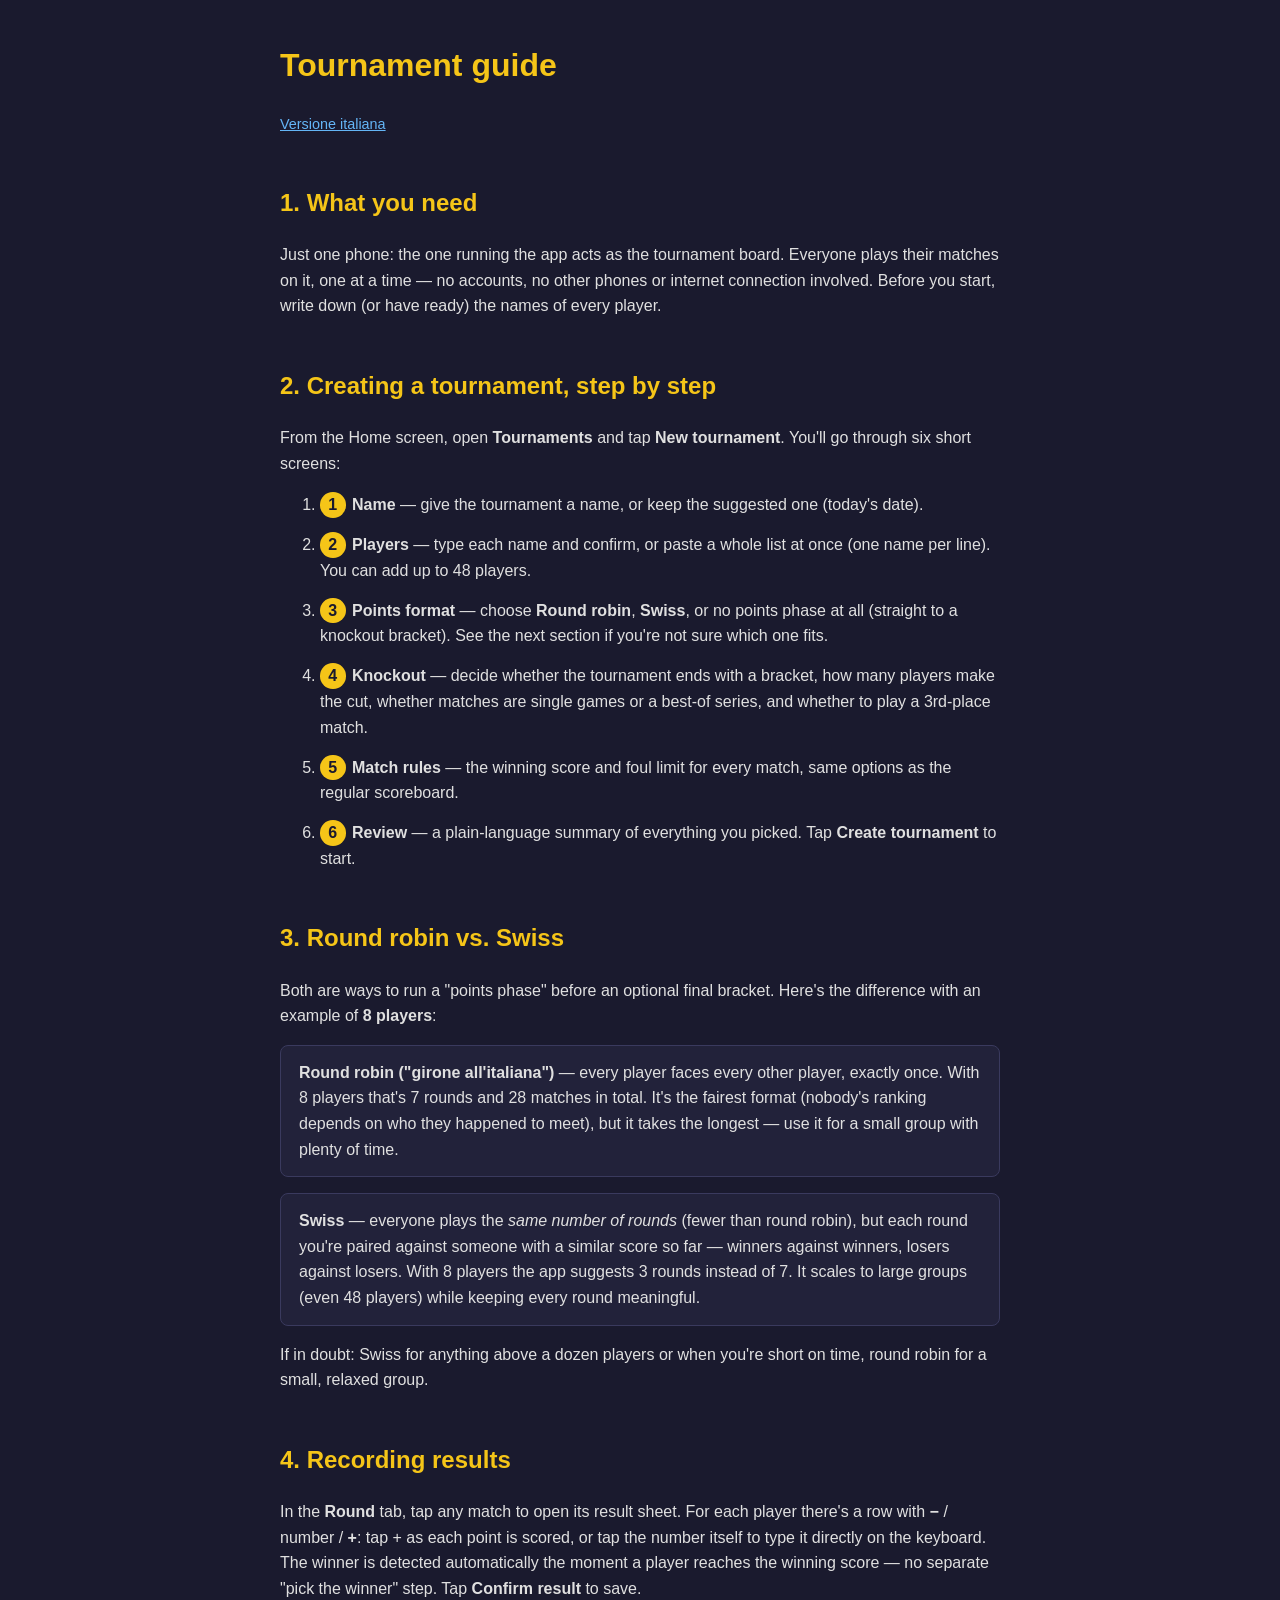
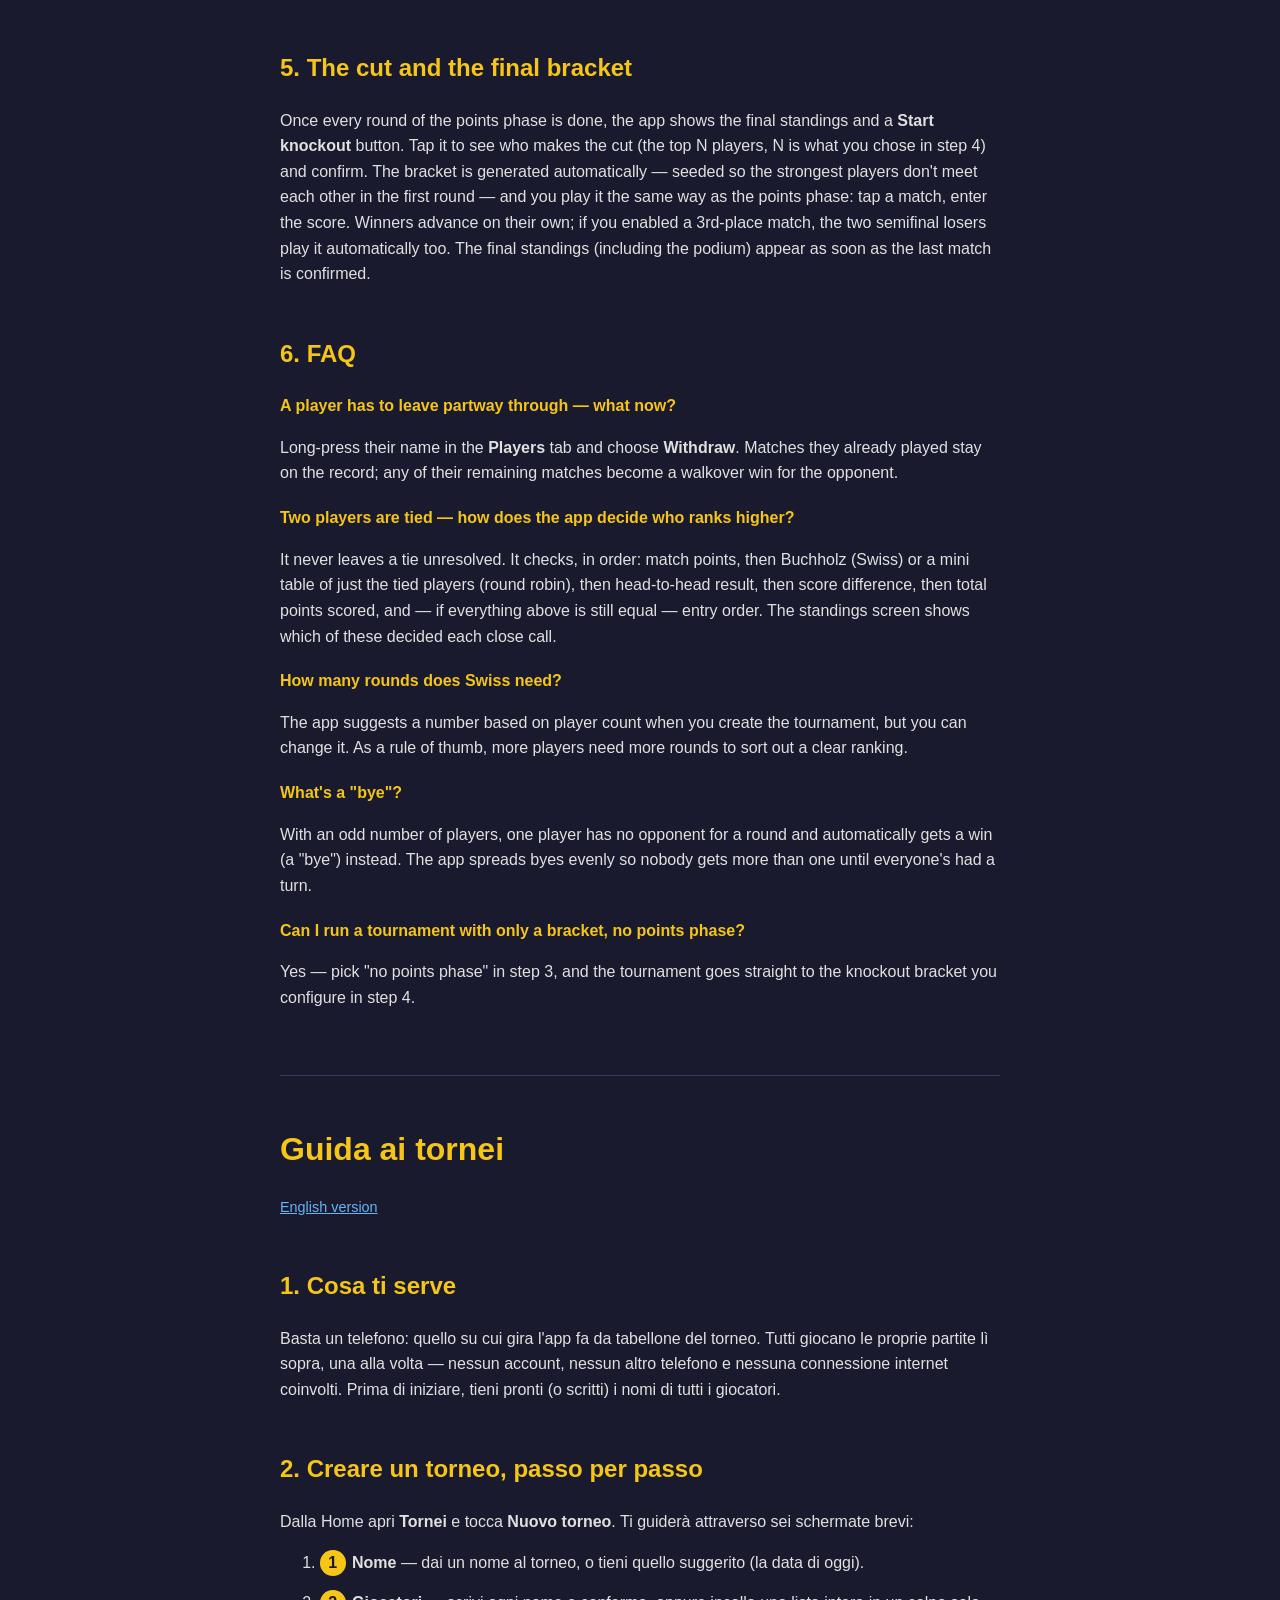
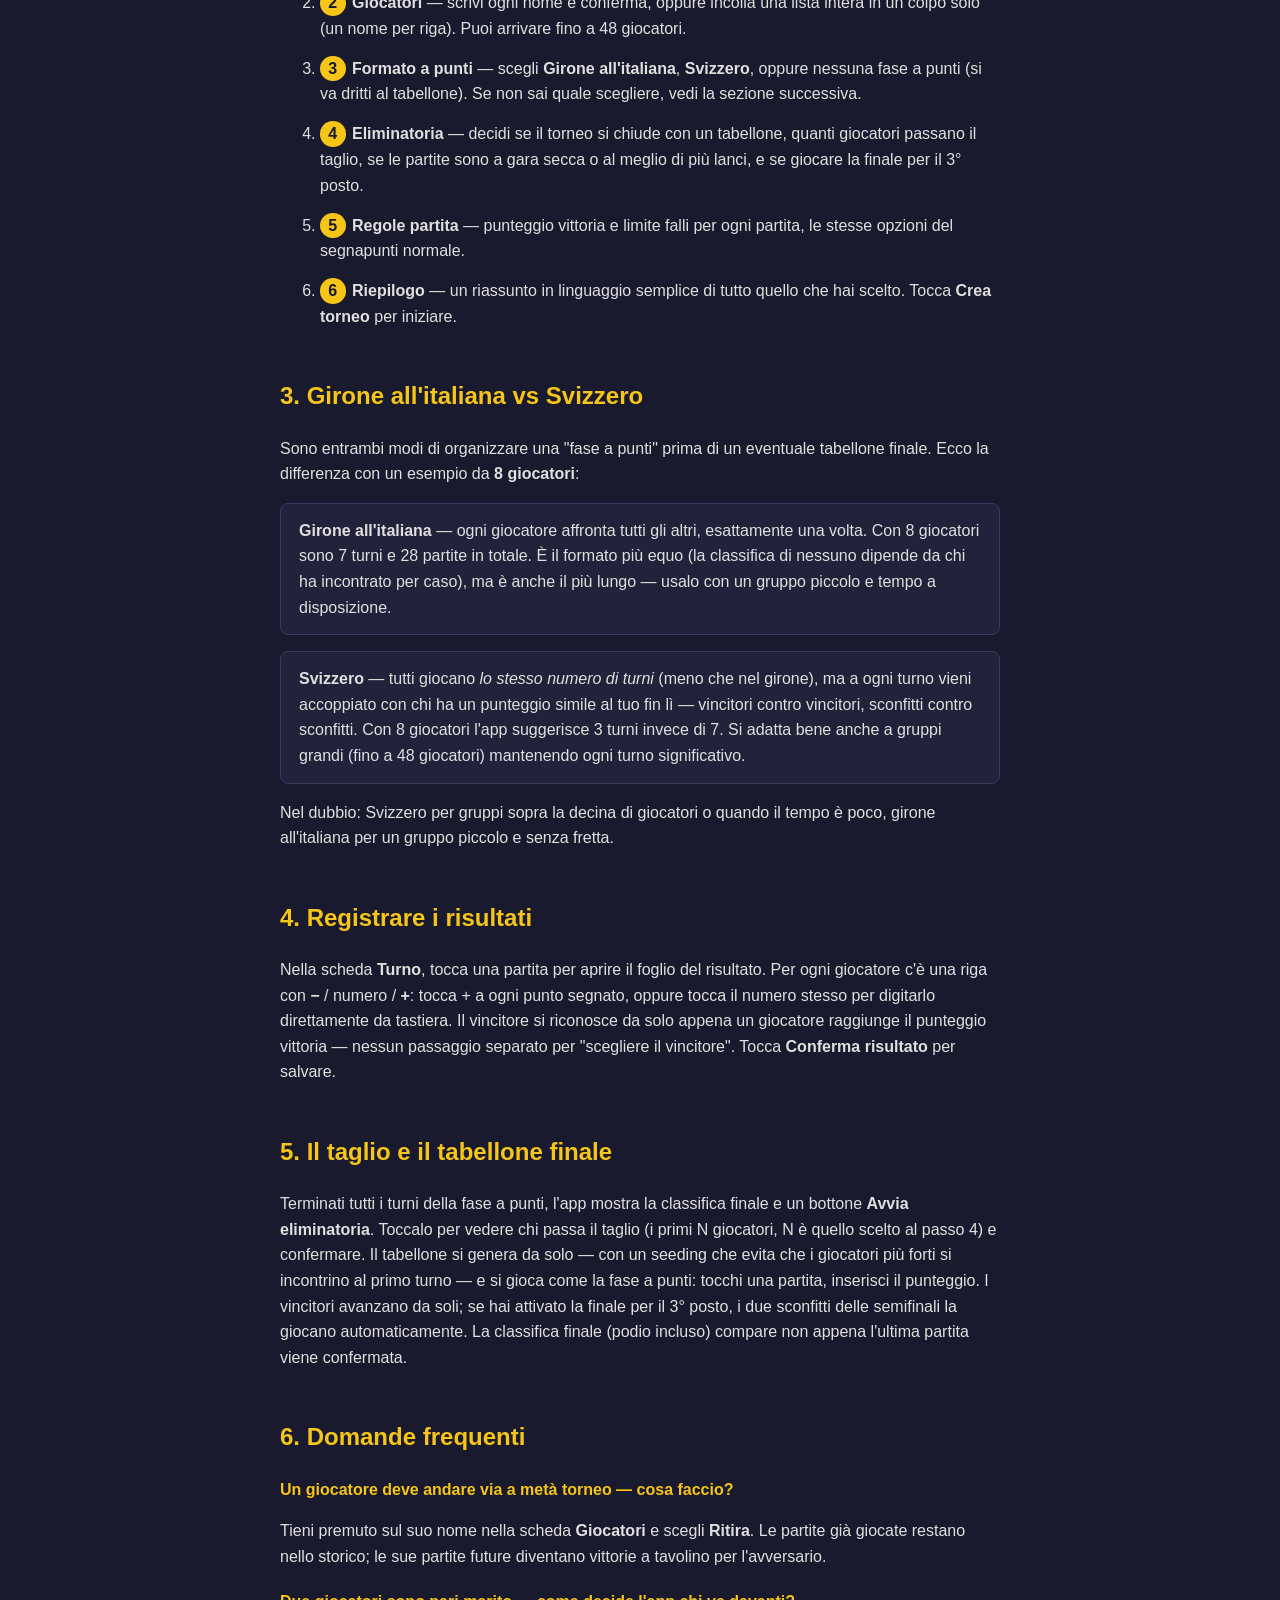
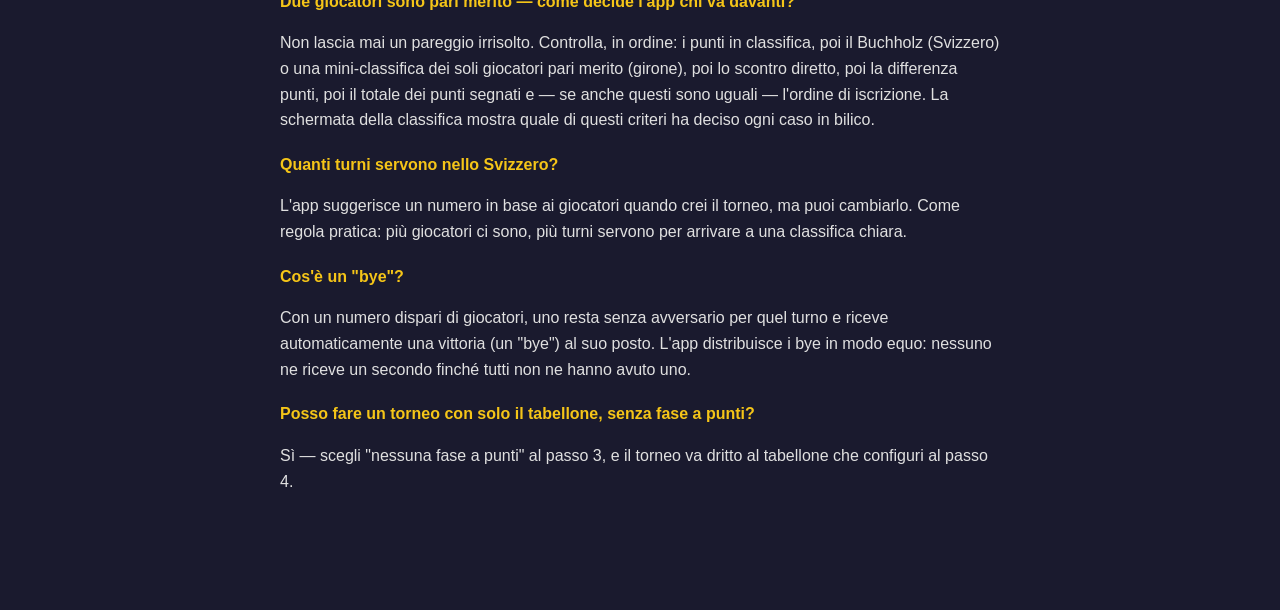
==== beybladex-score/tournament-guide.html @ c953d897 "beybladex-score: guida ai tornei (bozza, non ancora collegata dall'app) Bilingue it/en, stesso patte" ====
<!DOCTYPE html>
<html lang="en">
<head>
  <meta charset="UTF-8">
  <meta name="viewport" content="width=device-width, initial-scale=1.0">
  <title>Tournament Guide - Bey Battle Score / Beyblade Score</title>
  <style>
    body { font-family: -apple-system, BlinkMacSystemFont, 'Segoe UI', sans-serif; max-width: 720px; margin: 40px auto; padding: 0 20px 60px; color: #e0e0e0; background: #1a1a2e; line-height: 1.6; }
    h1 { color: #f5c518; }
    h2 { color: #f5c518; margin-top: 2em; }
    h3 { color: #f5c518; font-size: 1.05em; margin-top: 1.5em; }
    a { color: #64b5f6; }
    .date { color: #888; font-size: 0.9em; }
    .lang-nav { margin: 1.5em 0 2.5em; font-size: 0.95em; }
    ul li, ol li { margin-bottom: 0.5em; }
    ol li { margin-bottom: 0.9em; }
    hr { border: none; border-top: 1px solid #3a3a5e; margin: 4em 0 3em; }
    table { border-collapse: collapse; width: 100%; margin: 1em 0; }
    th, td { border: 1px solid #3a3a5e; padding: 8px 10px; text-align: left; vertical-align: top; font-size: 0.95em; }
    th { color: #f5c518; }
    .step-n { display: inline-block; min-width: 1.6em; height: 1.6em; line-height: 1.6em; text-align: center; background: #f5c518; color: #1a1a2e; border-radius: 50%; font-weight: bold; margin-right: 0.4em; }
    .example { background: #22223a; border: 1px solid #3a3a5e; border-radius: 8px; padding: 14px 18px; margin: 1em 0; }
    .faq-q { color: #f5c518; font-weight: 600; margin-top: 1.2em; }
  </style>
</head>
<body>

<h1 id="en">Tournament guide</h1>
<p class="date"><a href="#it">Versione italiana</a></p>

<h2>1. What you need</h2>
<p>Just one phone: the one running the app acts as the tournament board. Everyone plays their matches on it, one at a time — no accounts, no other phones or internet connection involved. Before you start, write down (or have ready) the names of every player.</p>

<h2>2. Creating a tournament, step by step</h2>
<p>From the Home screen, open <strong>Tournaments</strong> and tap <strong>New tournament</strong>. You'll go through six short screens:</p>
<ol>
  <li><span class="step-n">1</span><strong>Name</strong> — give the tournament a name, or keep the suggested one (today's date).</li>
  <li><span class="step-n">2</span><strong>Players</strong> — type each name and confirm, or paste a whole list at once (one name per line). You can add up to 48 players.</li>
  <li><span class="step-n">3</span><strong>Points format</strong> — choose <strong>Round robin</strong>, <strong>Swiss</strong>, or no points phase at all (straight to a knockout bracket). See the next section if you're not sure which one fits.</li>
  <li><span class="step-n">4</span><strong>Knockout</strong> — decide whether the tournament ends with a bracket, how many players make the cut, whether matches are single games or a best-of series, and whether to play a 3rd-place match.</li>
  <li><span class="step-n">5</span><strong>Match rules</strong> — the winning score and foul limit for every match, same options as the regular scoreboard.</li>
  <li><span class="step-n">6</span><strong>Review</strong> — a plain-language summary of everything you picked. Tap <strong>Create tournament</strong> to start.</li>
</ol>

<h2>3. Round robin vs. Swiss</h2>
<p>Both are ways to run a "points phase" before an optional final bracket. Here's the difference with an example of <strong>8 players</strong>:</p>
<div class="example">
  <strong>Round robin ("girone all'italiana")</strong> — every player faces every other player, exactly once. With 8 players that's 7 rounds and 28 matches in total. It's the fairest format (nobody's ranking depends on who they happened to meet), but it takes the longest — use it for a small group with plenty of time.
</div>
<div class="example">
  <strong>Swiss</strong> — everyone plays the <em>same number of rounds</em> (fewer than round robin), but each round you're paired against someone with a similar score so far — winners against winners, losers against losers. With 8 players the app suggests 3 rounds instead of 7. It scales to large groups (even 48 players) while keeping every round meaningful.
</div>
<p>If in doubt: Swiss for anything above a dozen players or when you're short on time, round robin for a small, relaxed group.</p>

<h2>4. Recording results</h2>
<p>In the <strong>Round</strong> tab, tap any match to open its result sheet. For each player there's a row with <strong>−</strong> / number / <strong>+</strong>: tap + as each point is scored, or tap the number itself to type it directly on the keyboard. The winner is detected automatically the moment a player reaches the winning score — no separate "pick the winner" step. Tap <strong>Confirm result</strong> to save.</p>

<h2>5. The cut and the final bracket</h2>
<p>Once every round of the points phase is done, the app shows the final standings and a <strong>Start knockout</strong> button. Tap it to see who makes the cut (the top N players, N is what you chose in step 4) and confirm. The bracket is generated automatically — seeded so the strongest players don't meet each other in the first round — and you play it the same way as the points phase: tap a match, enter the score. Winners advance on their own; if you enabled a 3rd-place match, the two semifinal losers play it automatically too. The final standings (including the podium) appear as soon as the last match is confirmed.</p>

<h2>6. FAQ</h2>
<p class="faq-q">A player has to leave partway through — what now?</p>
<p>Long-press their name in the <strong>Players</strong> tab and choose <strong>Withdraw</strong>. Matches they already played stay on the record; any of their remaining matches become a walkover win for the opponent.</p>

<p class="faq-q">Two players are tied — how does the app decide who ranks higher?</p>
<p>It never leaves a tie unresolved. It checks, in order: match points, then Buchholz (Swiss) or a mini table of just the tied players (round robin), then head-to-head result, then score difference, then total points scored, and — if everything above is still equal — entry order. The standings screen shows which of these decided each close call.</p>

<p class="faq-q">How many rounds does Swiss need?</p>
<p>The app suggests a number based on player count when you create the tournament, but you can change it. As a rule of thumb, more players need more rounds to sort out a clear ranking.</p>

<p class="faq-q">What's a "bye"?</p>
<p>With an odd number of players, one player has no opponent for a round and automatically gets a win (a "bye") instead. The app spreads byes evenly so nobody gets more than one until everyone's had a turn.</p>

<p class="faq-q">Can I run a tournament with only a bracket, no points phase?</p>
<p>Yes — pick "no points phase" in step 3, and the tournament goes straight to the knockout bracket you configure in step 4.</p>

<hr>

<h1 id="it">Guida ai tornei</h1>
<p class="date"><a href="#en">English version</a></p>

<h2>1. Cosa ti serve</h2>
<p>Basta un telefono: quello su cui gira l'app fa da tabellone del torneo. Tutti giocano le proprie partite lì sopra, una alla volta — nessun account, nessun altro telefono e nessuna connessione internet coinvolti. Prima di iniziare, tieni pronti (o scritti) i nomi di tutti i giocatori.</p>

<h2>2. Creare un torneo, passo per passo</h2>
<p>Dalla Home apri <strong>Tornei</strong> e tocca <strong>Nuovo torneo</strong>. Ti guiderà attraverso sei schermate brevi:</p>
<ol>
  <li><span class="step-n">1</span><strong>Nome</strong> — dai un nome al torneo, o tieni quello suggerito (la data di oggi).</li>
  <li><span class="step-n">2</span><strong>Giocatori</strong> — scrivi ogni nome e conferma, oppure incolla una lista intera in un colpo solo (un nome per riga). Puoi arrivare fino a 48 giocatori.</li>
  <li><span class="step-n">3</span><strong>Formato a punti</strong> — scegli <strong>Girone all'italiana</strong>, <strong>Svizzero</strong>, oppure nessuna fase a punti (si va dritti al tabellone). Se non sai quale scegliere, vedi la sezione successiva.</li>
  <li><span class="step-n">4</span><strong>Eliminatoria</strong> — decidi se il torneo si chiude con un tabellone, quanti giocatori passano il taglio, se le partite sono a gara secca o al meglio di più lanci, e se giocare la finale per il 3° posto.</li>
  <li><span class="step-n">5</span><strong>Regole partita</strong> — punteggio vittoria e limite falli per ogni partita, le stesse opzioni del segnapunti normale.</li>
  <li><span class="step-n">6</span><strong>Riepilogo</strong> — un riassunto in linguaggio semplice di tutto quello che hai scelto. Tocca <strong>Crea torneo</strong> per iniziare.</li>
</ol>

<h2>3. Girone all'italiana vs Svizzero</h2>
<p>Sono entrambi modi di organizzare una "fase a punti" prima di un eventuale tabellone finale. Ecco la differenza con un esempio da <strong>8 giocatori</strong>:</p>
<div class="example">
  <strong>Girone all'italiana</strong> — ogni giocatore affronta tutti gli altri, esattamente una volta. Con 8 giocatori sono 7 turni e 28 partite in totale. È il formato più equo (la classifica di nessuno dipende da chi ha incontrato per caso), ma è anche il più lungo — usalo con un gruppo piccolo e tempo a disposizione.
</div>
<div class="example">
  <strong>Svizzero</strong> — tutti giocano <em>lo stesso numero di turni</em> (meno che nel girone), ma a ogni turno vieni accoppiato con chi ha un punteggio simile al tuo fin lì — vincitori contro vincitori, sconfitti contro sconfitti. Con 8 giocatori l'app suggerisce 3 turni invece di 7. Si adatta bene anche a gruppi grandi (fino a 48 giocatori) mantenendo ogni turno significativo.
</div>
<p>Nel dubbio: Svizzero per gruppi sopra la decina di giocatori o quando il tempo è poco, girone all'italiana per un gruppo piccolo e senza fretta.</p>

<h2>4. Registrare i risultati</h2>
<p>Nella scheda <strong>Turno</strong>, tocca una partita per aprire il foglio del risultato. Per ogni giocatore c'è una riga con <strong>−</strong> / numero / <strong>+</strong>: tocca + a ogni punto segnato, oppure tocca il numero stesso per digitarlo direttamente da tastiera. Il vincitore si riconosce da solo appena un giocatore raggiunge il punteggio vittoria — nessun passaggio separato per "scegliere il vincitore". Tocca <strong>Conferma risultato</strong> per salvare.</p>

<h2>5. Il taglio e il tabellone finale</h2>
<p>Terminati tutti i turni della fase a punti, l'app mostra la classifica finale e un bottone <strong>Avvia eliminatoria</strong>. Toccalo per vedere chi passa il taglio (i primi N giocatori, N è quello scelto al passo 4) e confermare. Il tabellone si genera da solo — con un seeding che evita che i giocatori più forti si incontrino al primo turno — e si gioca come la fase a punti: tocchi una partita, inserisci il punteggio. I vincitori avanzano da soli; se hai attivato la finale per il 3° posto, i due sconfitti delle semifinali la giocano automaticamente. La classifica finale (podio incluso) compare non appena l'ultima partita viene confermata.</p>

<h2>6. Domande frequenti</h2>
<p class="faq-q">Un giocatore deve andare via a metà torneo — cosa faccio?</p>
<p>Tieni premuto sul suo nome nella scheda <strong>Giocatori</strong> e scegli <strong>Ritira</strong>. Le partite già giocate restano nello storico; le sue partite future diventano vittorie a tavolino per l'avversario.</p>

<p class="faq-q">Due giocatori sono pari merito — come decide l'app chi va davanti?</p>
<p>Non lascia mai un pareggio irrisolto. Controlla, in ordine: i punti in classifica, poi il Buchholz (Svizzero) o una mini-classifica dei soli giocatori pari merito (girone), poi lo scontro diretto, poi la differenza punti, poi il totale dei punti segnati e — se anche questi sono uguali — l'ordine di iscrizione. La schermata della classifica mostra quale di questi criteri ha deciso ogni caso in bilico.</p>

<p class="faq-q">Quanti turni servono nello Svizzero?</p>
<p>L'app suggerisce un numero in base ai giocatori quando crei il torneo, ma puoi cambiarlo. Come regola pratica: più giocatori ci sono, più turni servono per arrivare a una classifica chiara.</p>

<p class="faq-q">Cos'è un "bye"?</p>
<p>Con un numero dispari di giocatori, uno resta senza avversario per quel turno e riceve automaticamente una vittoria (un "bye") al suo posto. L'app distribuisce i bye in modo equo: nessuno ne riceve un secondo finché tutti non ne hanno avuto uno.</p>

<p class="faq-q">Posso fare un torneo con solo il tabellone, senza fase a punti?</p>
<p>Sì — scegli "nessuna fase a punti" al passo 3, e il torneo va dritto al tabellone che configuri al passo 4.</p>

</body>
</html>
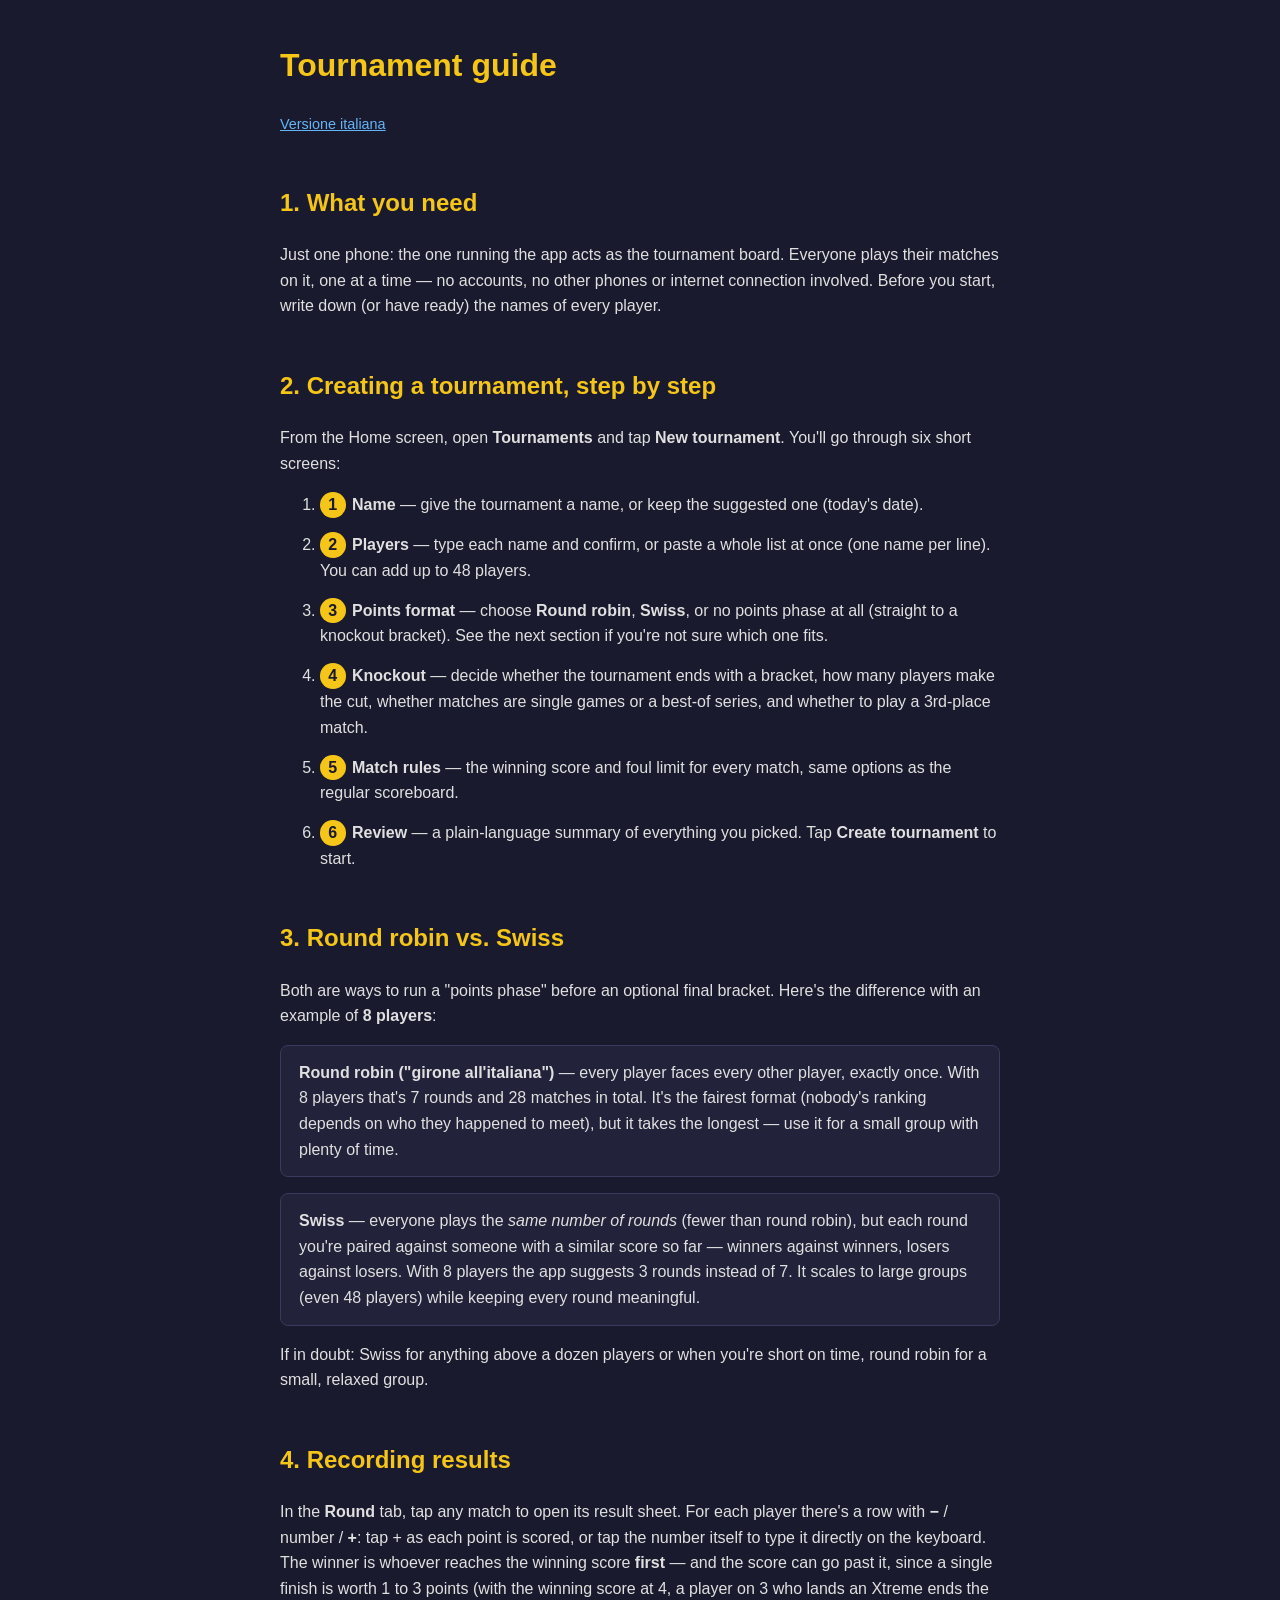
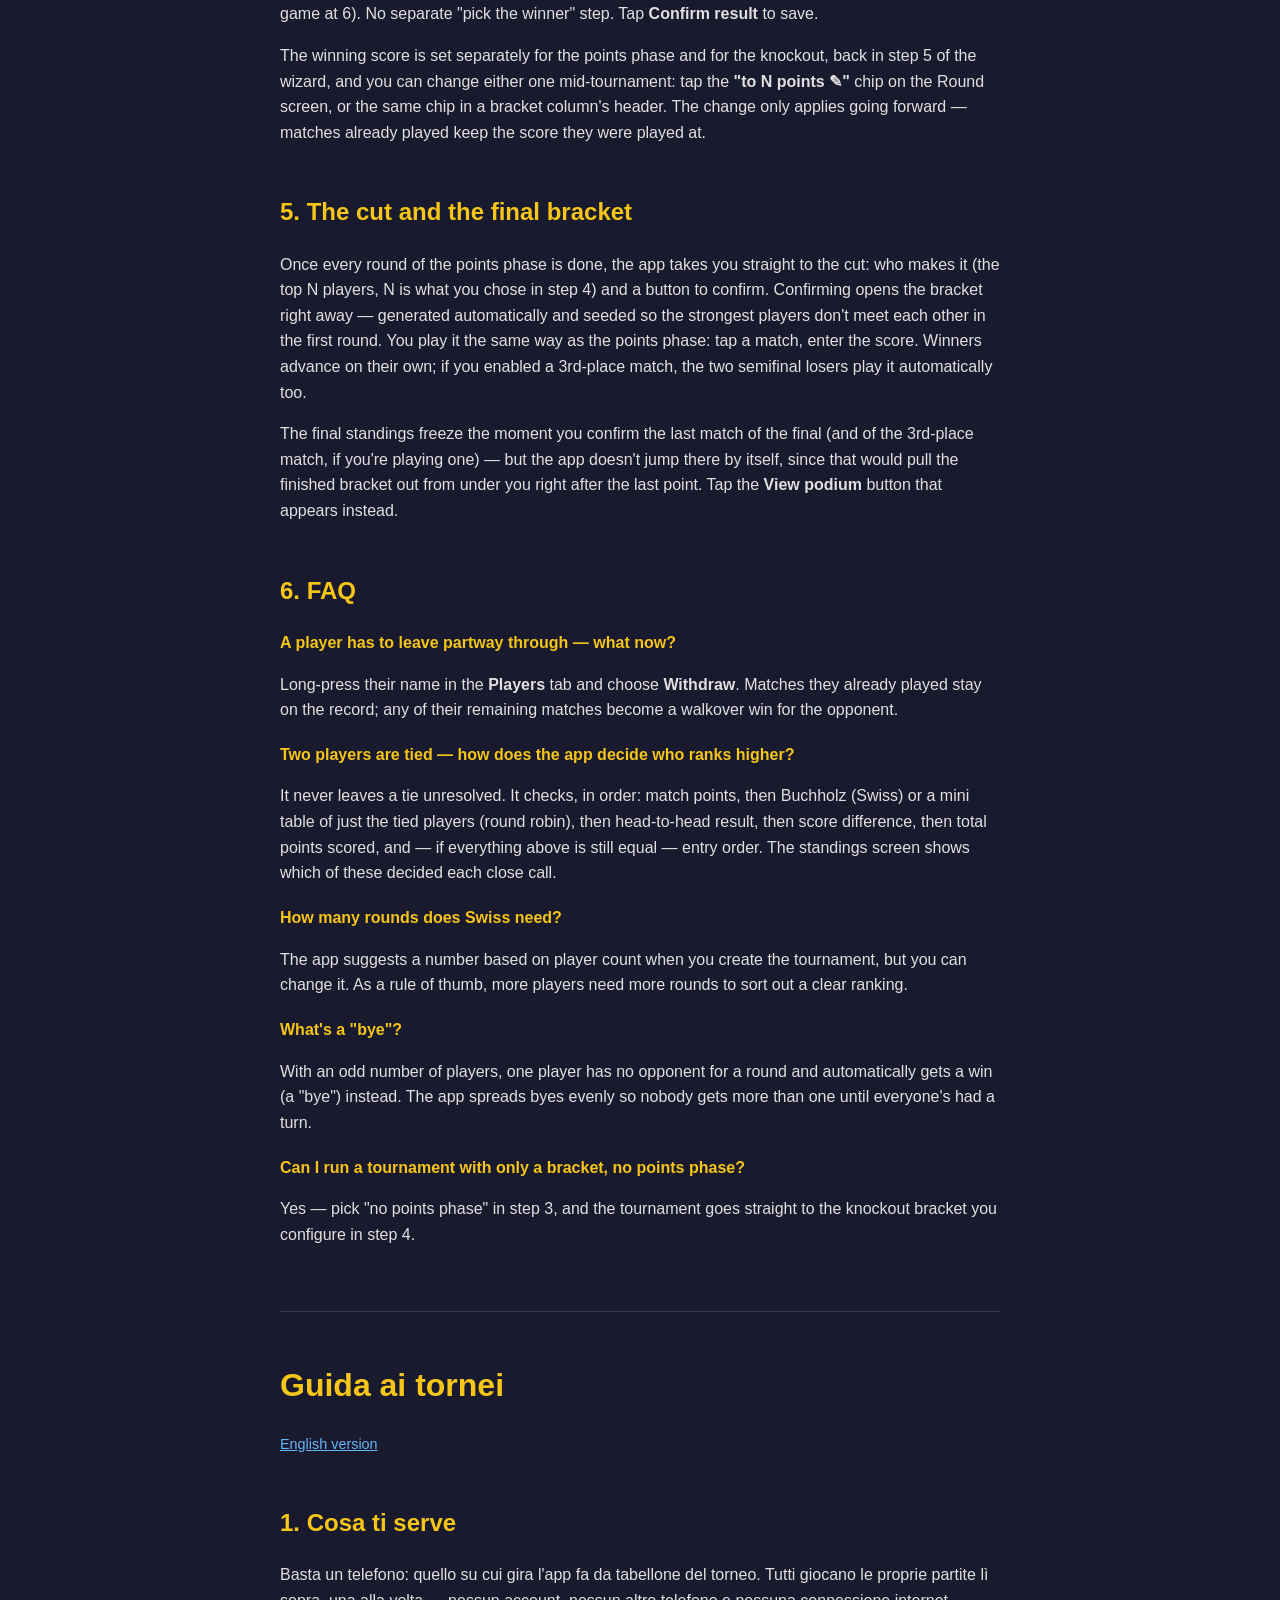
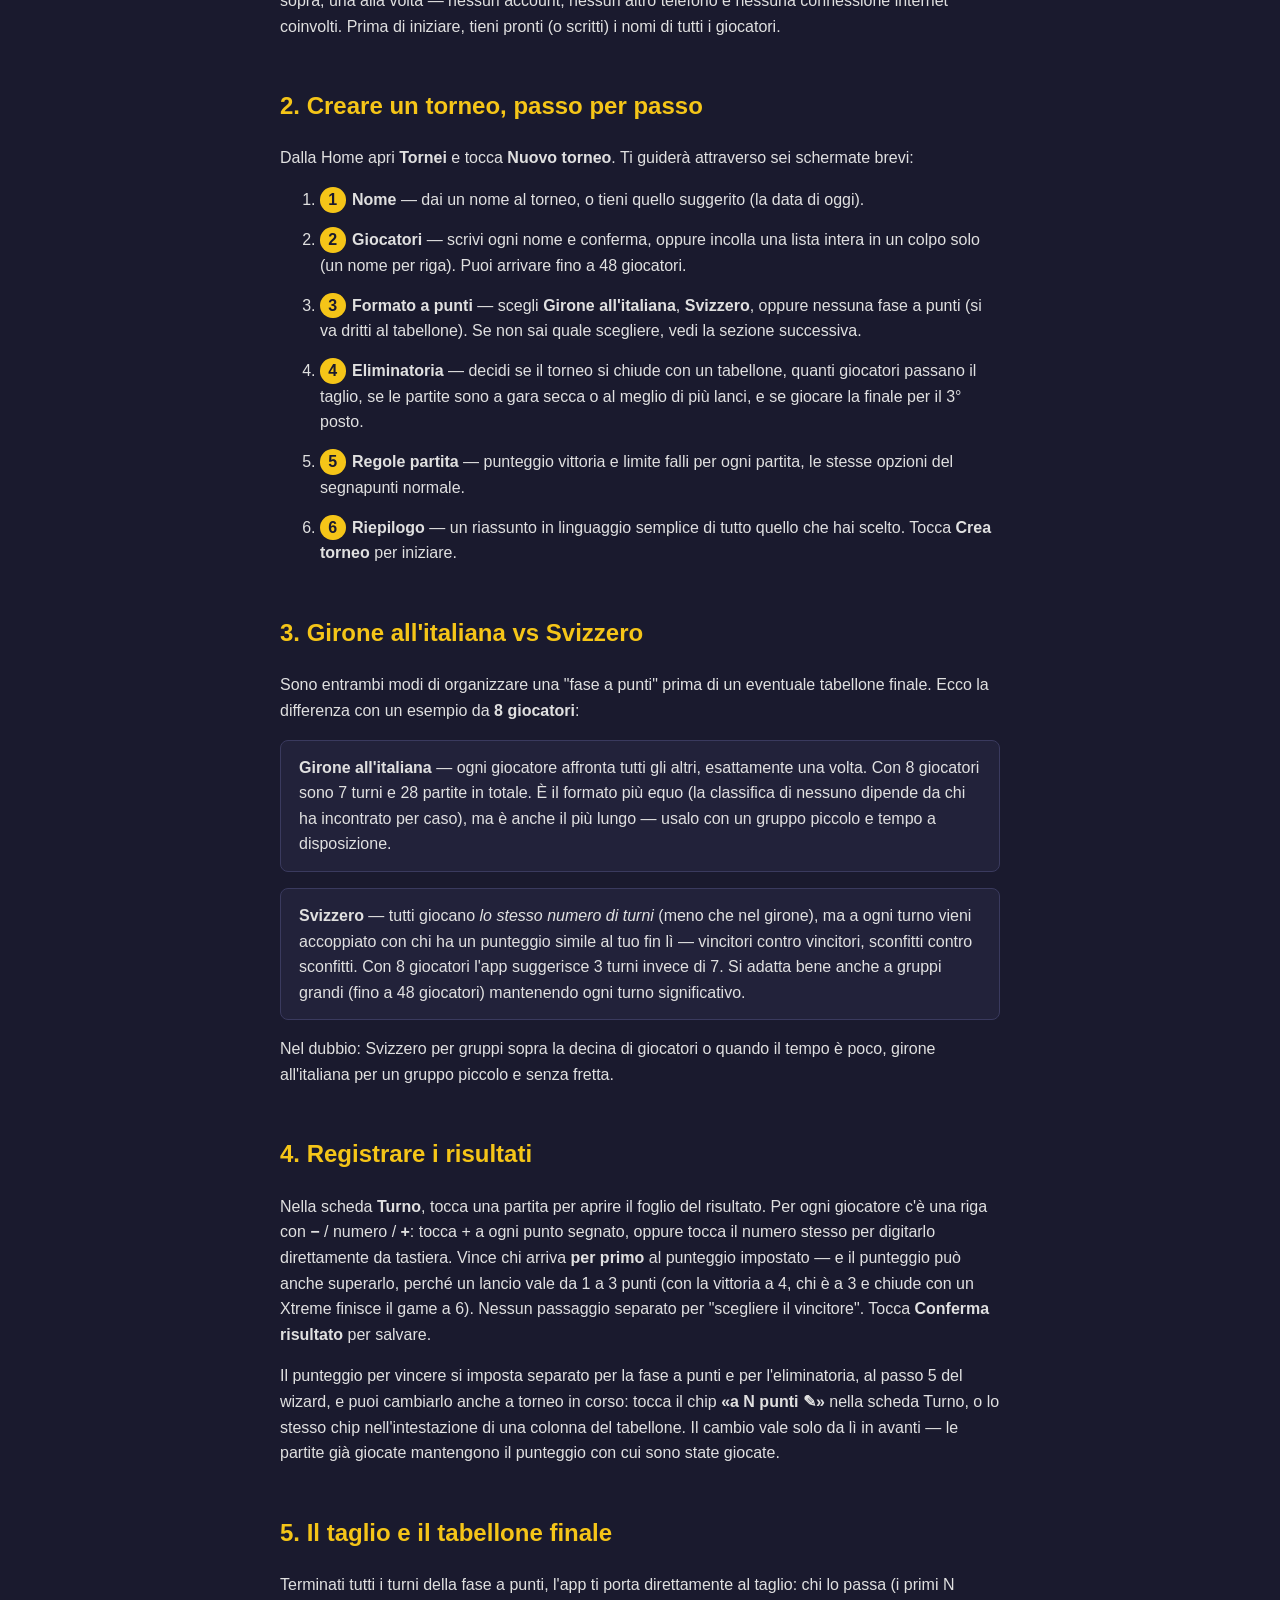
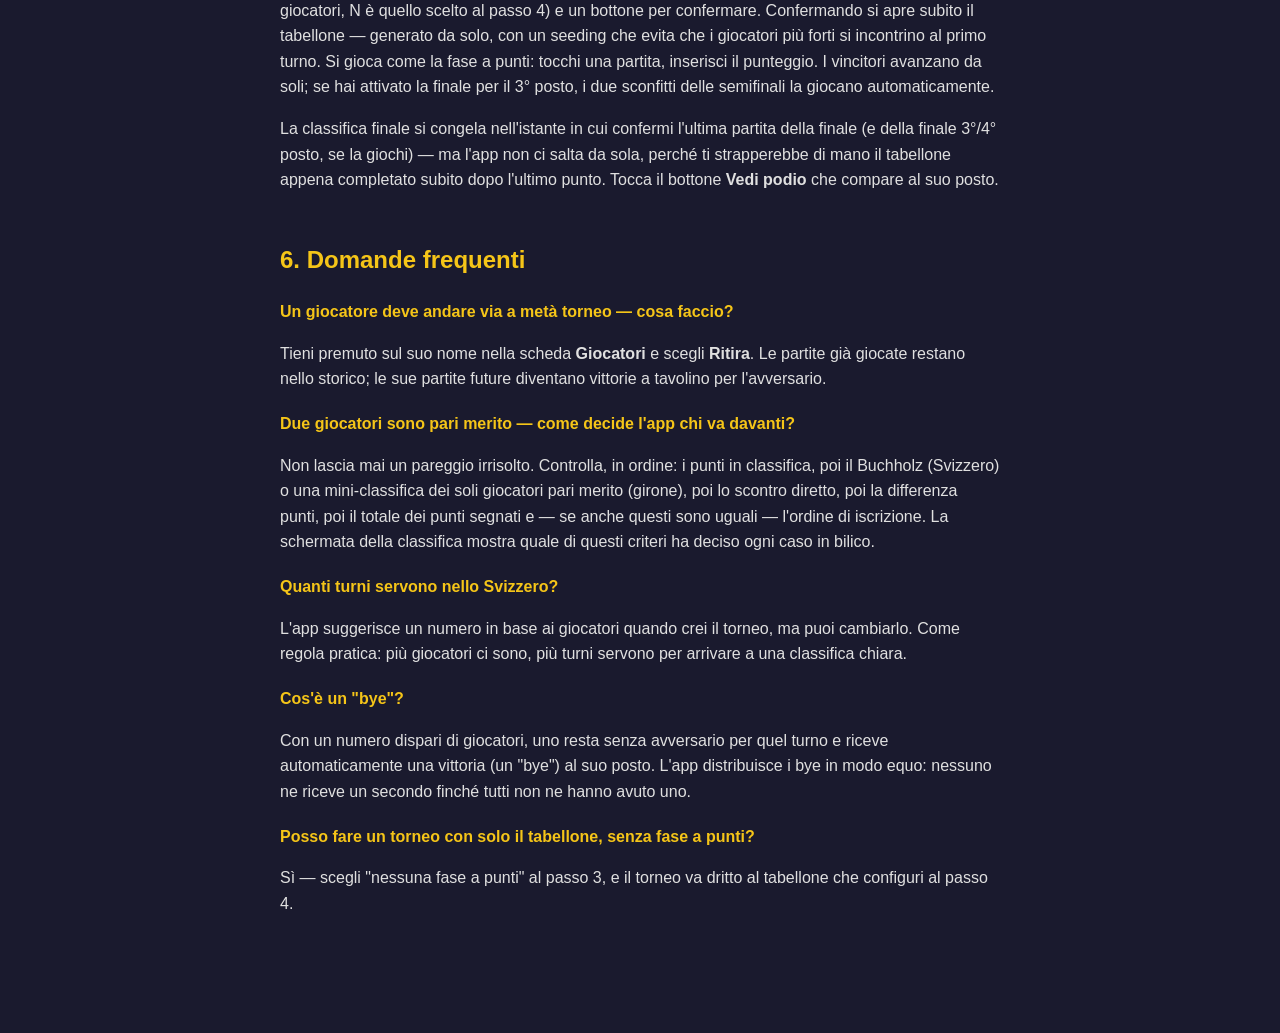
==== commit 1d05a9bb: "Guida tornei: allinea risultati e taglio alle correzioni del 21/09 Il punteggio di un game può super" ====
--- a/beybladex-score/tournament-guide.html
+++ b/beybladex-score/tournament-guide.html
@@ -3,7 +3,7 @@
 <head>
   <meta charset="UTF-8">
   <meta name="viewport" content="width=device-width, initial-scale=1.0">
-  <title>Tournament Guide - Bey Battle Score / Beyblade Score</title>
+  <title>Tournament Guide - BeyMate</title>
   <style>
     body { font-family: -apple-system, BlinkMacSystemFont, 'Segoe UI', sans-serif; max-width: 720px; margin: 40px auto; padding: 0 20px 60px; color: #e0e0e0; background: #1a1a2e; line-height: 1.6; }
     h1 { color: #f5c518; }
@@ -53,10 +53,12 @@
 <p>If in doubt: Swiss for anything above a dozen players or when you're short on time, round robin for a small, relaxed group.</p>
 
 <h2>4. Recording results</h2>
-<p>In the <strong>Round</strong> tab, tap any match to open its result sheet. For each player there's a row with <strong>−</strong> / number / <strong>+</strong>: tap + as each point is scored, or tap the number itself to type it directly on the keyboard. The winner is detected automatically the moment a player reaches the winning score — no separate "pick the winner" step. Tap <strong>Confirm result</strong> to save.</p>
+<p>In the <strong>Round</strong> tab, tap any match to open its result sheet. For each player there's a row with <strong>−</strong> / number / <strong>+</strong>: tap + as each point is scored, or tap the number itself to type it directly on the keyboard. The winner is whoever reaches the winning score <strong>first</strong> — and the score can go past it, since a single finish is worth 1 to 3 points (with the winning score at 4, a player on 3 who lands an Xtreme ends the game at 6). No separate "pick the winner" step. Tap <strong>Confirm result</strong> to save.</p>
+<p>The winning score is set separately for the points phase and for the knockout, back in step 5 of the wizard, and you can change either one mid-tournament: tap the <strong>"to N points ✎"</strong> chip on the Round screen, or the same chip in a bracket column's header. The change only applies going forward — matches already played keep the score they were played at.</p>
 
 <h2>5. The cut and the final bracket</h2>
-<p>Once every round of the points phase is done, the app shows the final standings and a <strong>Start knockout</strong> button. Tap it to see who makes the cut (the top N players, N is what you chose in step 4) and confirm. The bracket is generated automatically — seeded so the strongest players don't meet each other in the first round — and you play it the same way as the points phase: tap a match, enter the score. Winners advance on their own; if you enabled a 3rd-place match, the two semifinal losers play it automatically too. The final standings (including the podium) appear as soon as the last match is confirmed.</p>
+<p>Once every round of the points phase is done, the app takes you straight to the cut: who makes it (the top N players, N is what you chose in step 4) and a button to confirm. Confirming opens the bracket right away — generated automatically and seeded so the strongest players don't meet each other in the first round. You play it the same way as the points phase: tap a match, enter the score. Winners advance on their own; if you enabled a 3rd-place match, the two semifinal losers play it automatically too.</p>
+<p>The final standings freeze the moment you confirm the last match of the final (and of the 3rd-place match, if you're playing one) — but the app doesn't jump there by itself, since that would pull the finished bracket out from under you right after the last point. Tap the <strong>View podium</strong> button that appears instead.</p>
 
 <h2>6. FAQ</h2>
 <p class="faq-q">A player has to leave partway through — what now?</p>
@@ -104,10 +106,12 @@
 <p>Nel dubbio: Svizzero per gruppi sopra la decina di giocatori o quando il tempo è poco, girone all'italiana per un gruppo piccolo e senza fretta.</p>
 
 <h2>4. Registrare i risultati</h2>
-<p>Nella scheda <strong>Turno</strong>, tocca una partita per aprire il foglio del risultato. Per ogni giocatore c'è una riga con <strong>−</strong> / numero / <strong>+</strong>: tocca + a ogni punto segnato, oppure tocca il numero stesso per digitarlo direttamente da tastiera. Il vincitore si riconosce da solo appena un giocatore raggiunge il punteggio vittoria — nessun passaggio separato per "scegliere il vincitore". Tocca <strong>Conferma risultato</strong> per salvare.</p>
+<p>Nella scheda <strong>Turno</strong>, tocca una partita per aprire il foglio del risultato. Per ogni giocatore c'è una riga con <strong>−</strong> / numero / <strong>+</strong>: tocca + a ogni punto segnato, oppure tocca il numero stesso per digitarlo direttamente da tastiera. Vince chi arriva <strong>per primo</strong> al punteggio impostato — e il punteggio può anche superarlo, perché un lancio vale da 1 a 3 punti (con la vittoria a 4, chi è a 3 e chiude con un Xtreme finisce il game a 6). Nessun passaggio separato per "scegliere il vincitore". Tocca <strong>Conferma risultato</strong> per salvare.</p>
+<p>Il punteggio per vincere si imposta separato per la fase a punti e per l'eliminatoria, al passo 5 del wizard, e puoi cambiarlo anche a torneo in corso: tocca il chip <strong>«a N punti ✎»</strong> nella scheda Turno, o lo stesso chip nell'intestazione di una colonna del tabellone. Il cambio vale solo da lì in avanti — le partite già giocate mantengono il punteggio con cui sono state giocate.</p>
 
 <h2>5. Il taglio e il tabellone finale</h2>
-<p>Terminati tutti i turni della fase a punti, l'app mostra la classifica finale e un bottone <strong>Avvia eliminatoria</strong>. Toccalo per vedere chi passa il taglio (i primi N giocatori, N è quello scelto al passo 4) e confermare. Il tabellone si genera da solo — con un seeding che evita che i giocatori più forti si incontrino al primo turno — e si gioca come la fase a punti: tocchi una partita, inserisci il punteggio. I vincitori avanzano da soli; se hai attivato la finale per il 3° posto, i due sconfitti delle semifinali la giocano automaticamente. La classifica finale (podio incluso) compare non appena l'ultima partita viene confermata.</p>
+<p>Terminati tutti i turni della fase a punti, l'app ti porta direttamente al taglio: chi lo passa (i primi N giocatori, N è quello scelto al passo 4) e un bottone per confermare. Confermando si apre subito il tabellone — generato da solo, con un seeding che evita che i giocatori più forti si incontrino al primo turno. Si gioca come la fase a punti: tocchi una partita, inserisci il punteggio. I vincitori avanzano da soli; se hai attivato la finale per il 3° posto, i due sconfitti delle semifinali la giocano automaticamente.</p>
+<p>La classifica finale si congela nell'istante in cui confermi l'ultima partita della finale (e della finale 3°/4° posto, se la giochi) — ma l'app non ci salta da sola, perché ti strapperebbe di mano il tabellone appena completato subito dopo l'ultimo punto. Tocca il bottone <strong>Vedi podio</strong> che compare al suo posto.</p>
 
 <h2>6. Domande frequenti</h2>
 <p class="faq-q">Un giocatore deve andare via a metà torneo — cosa faccio?</p>
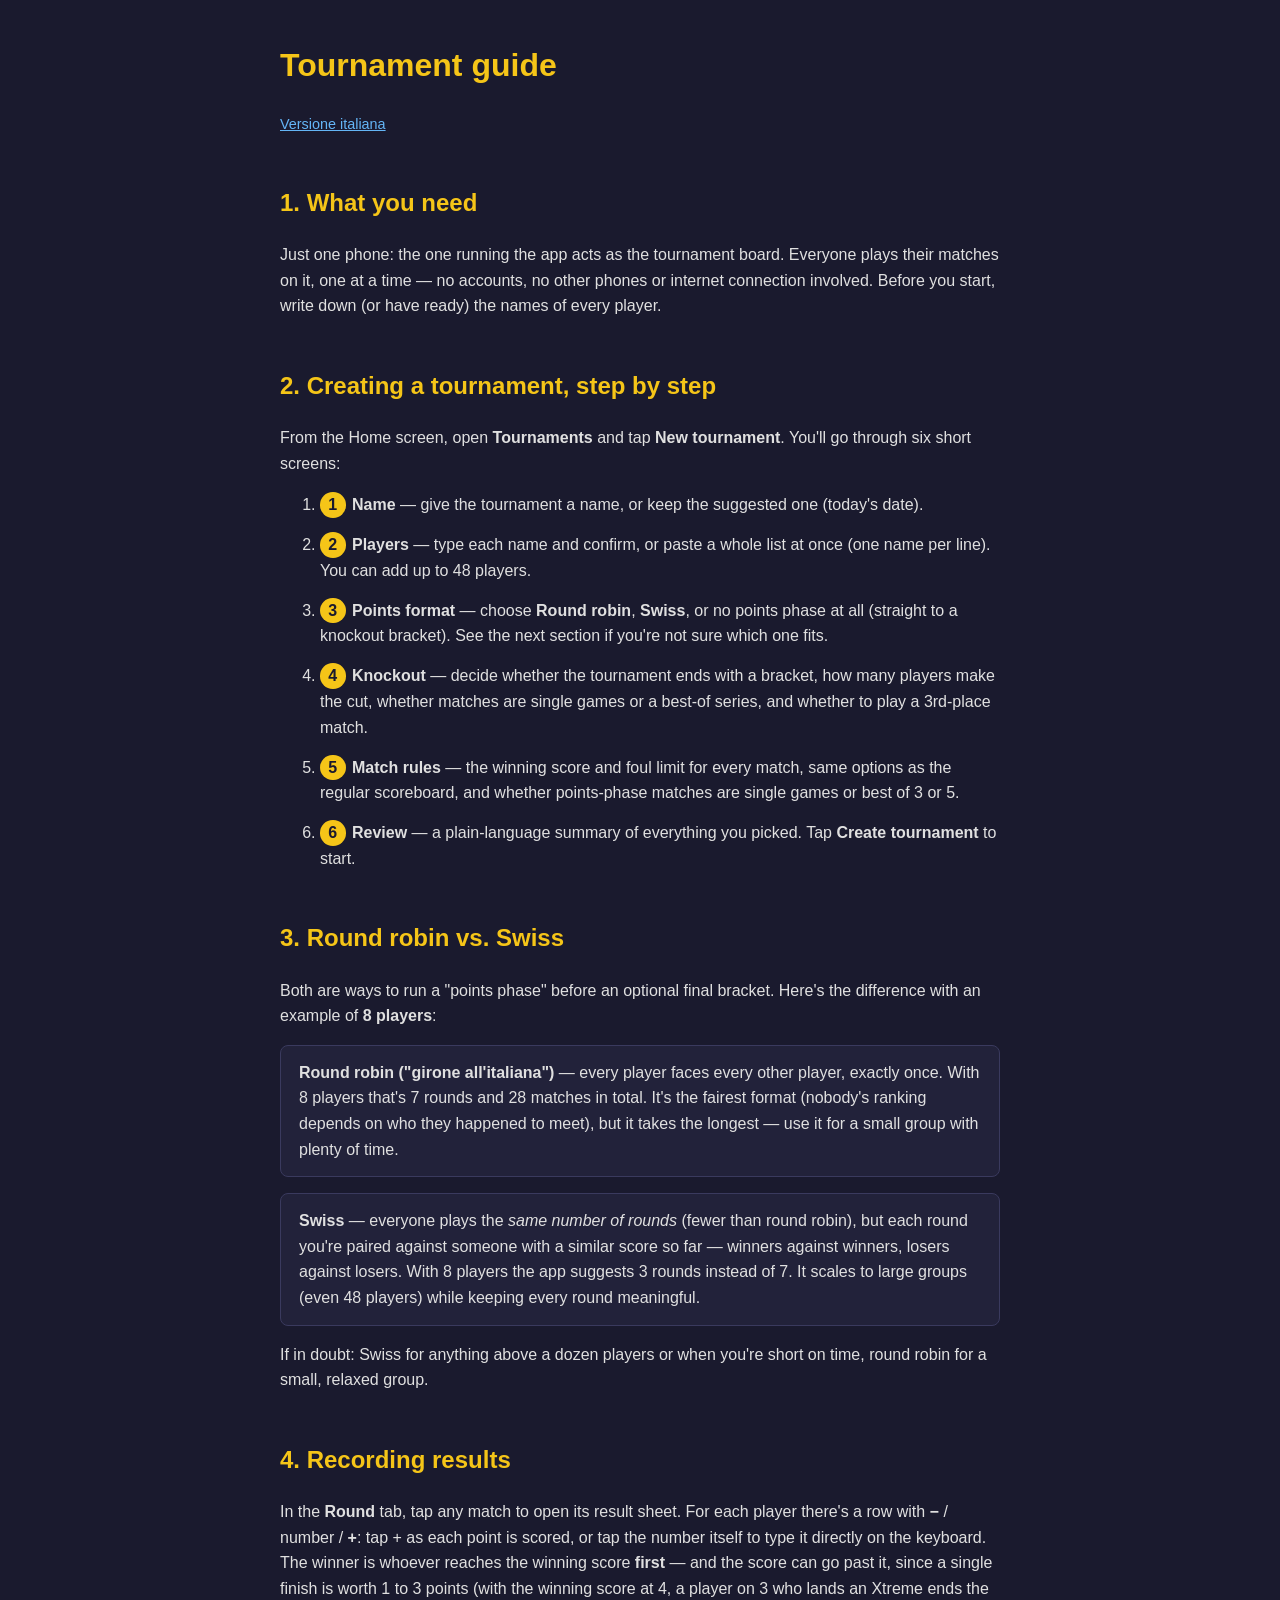
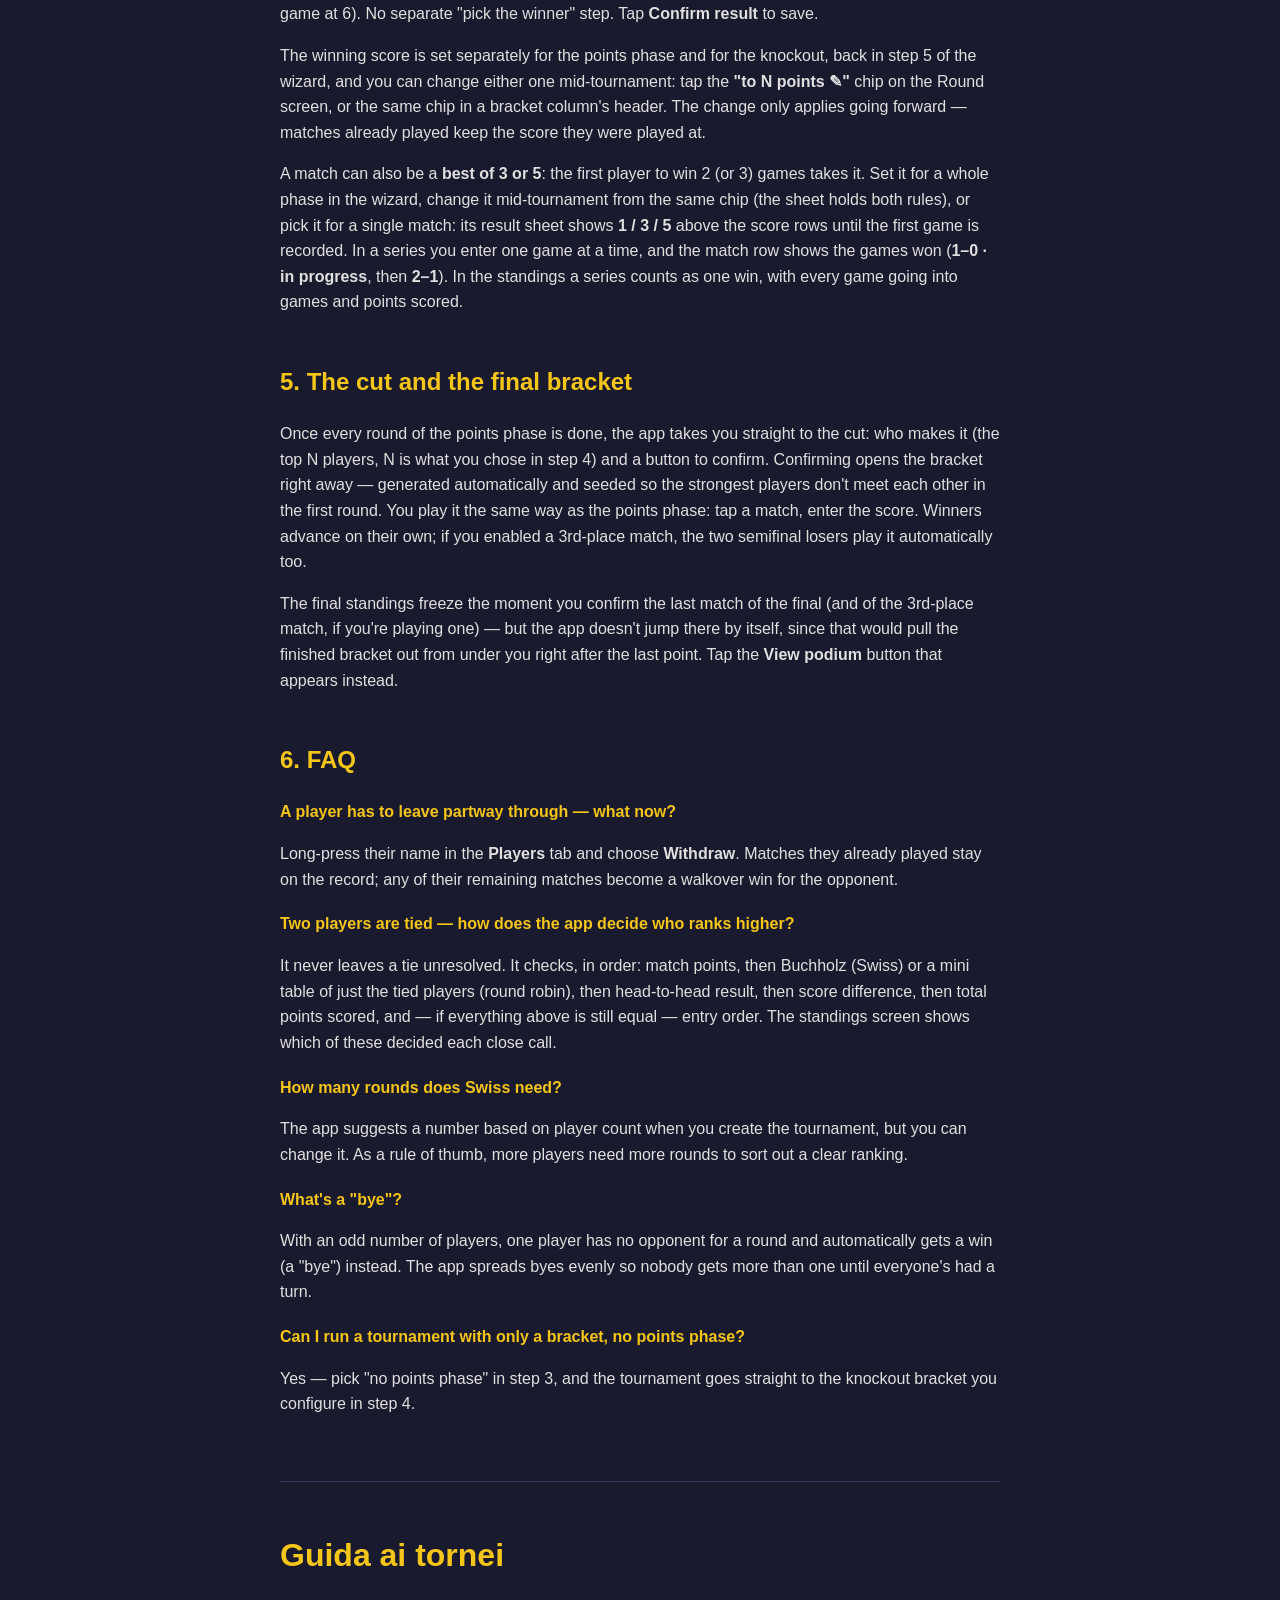
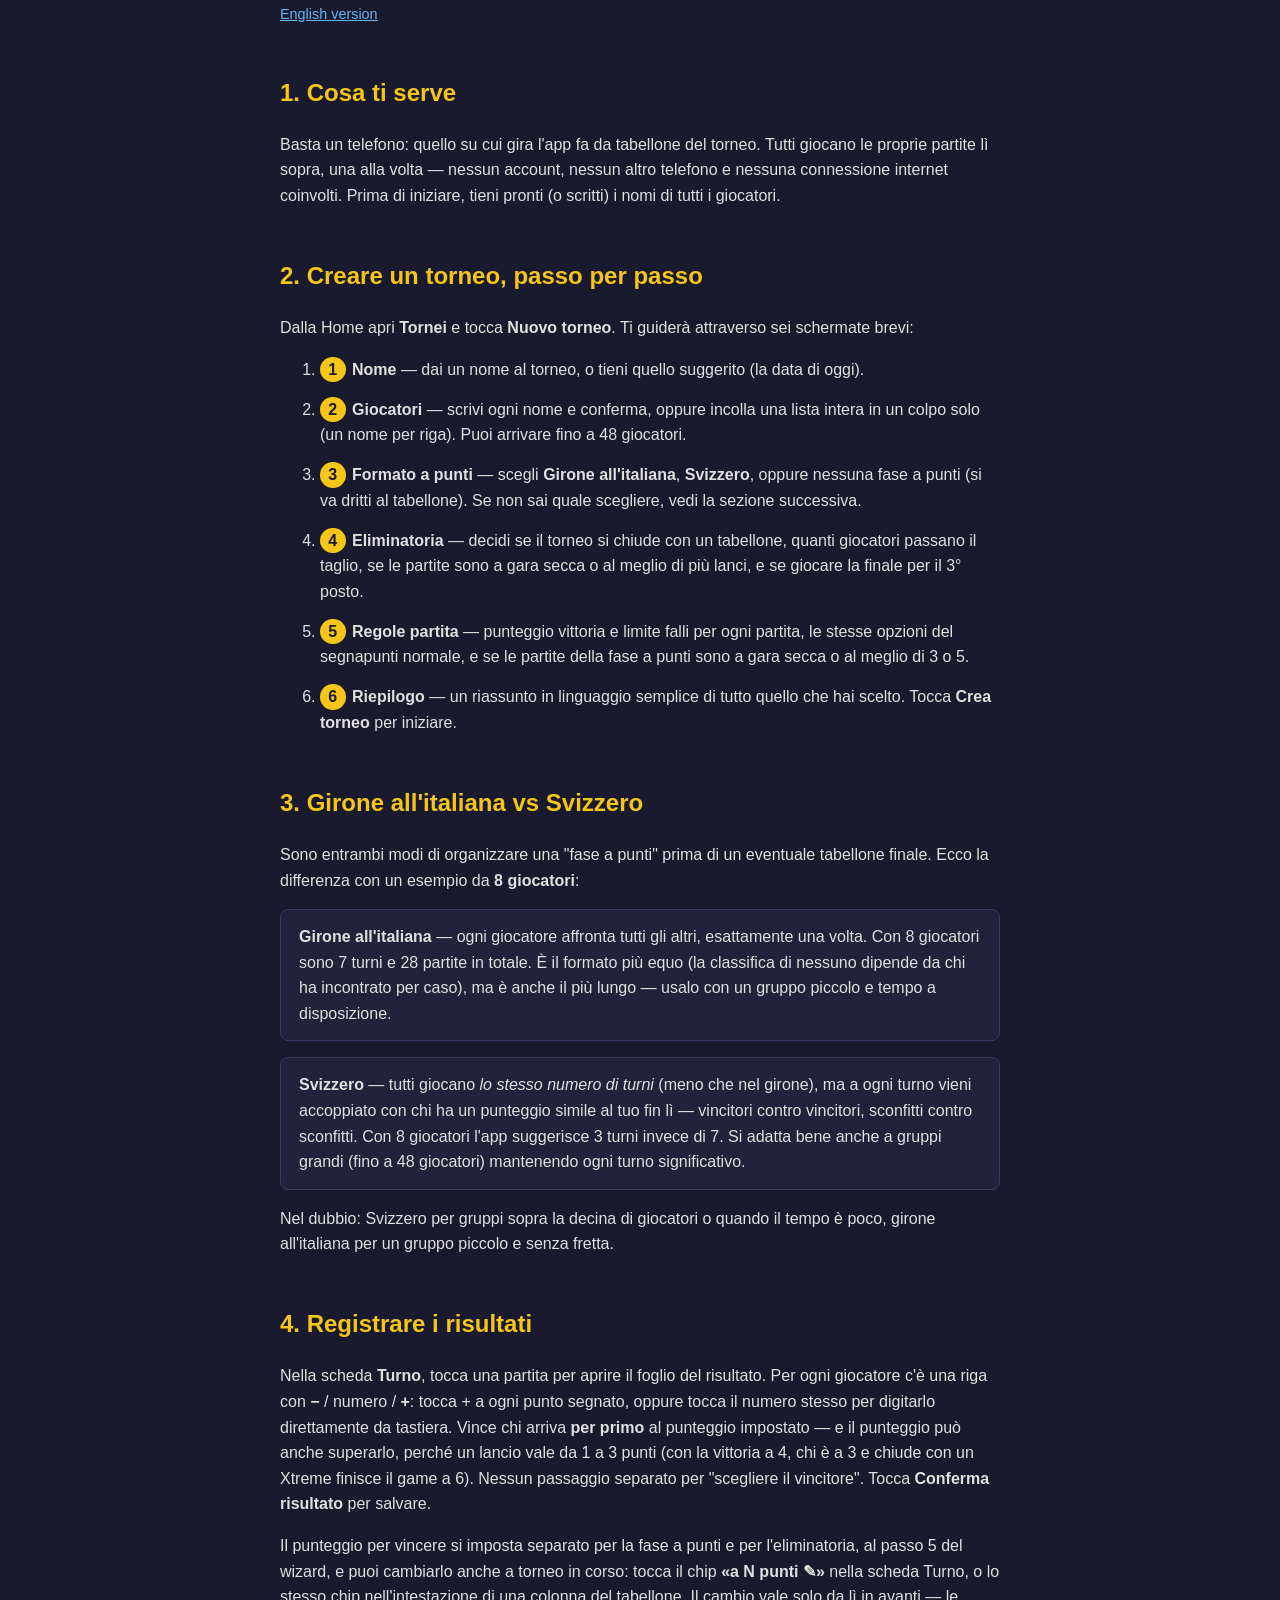
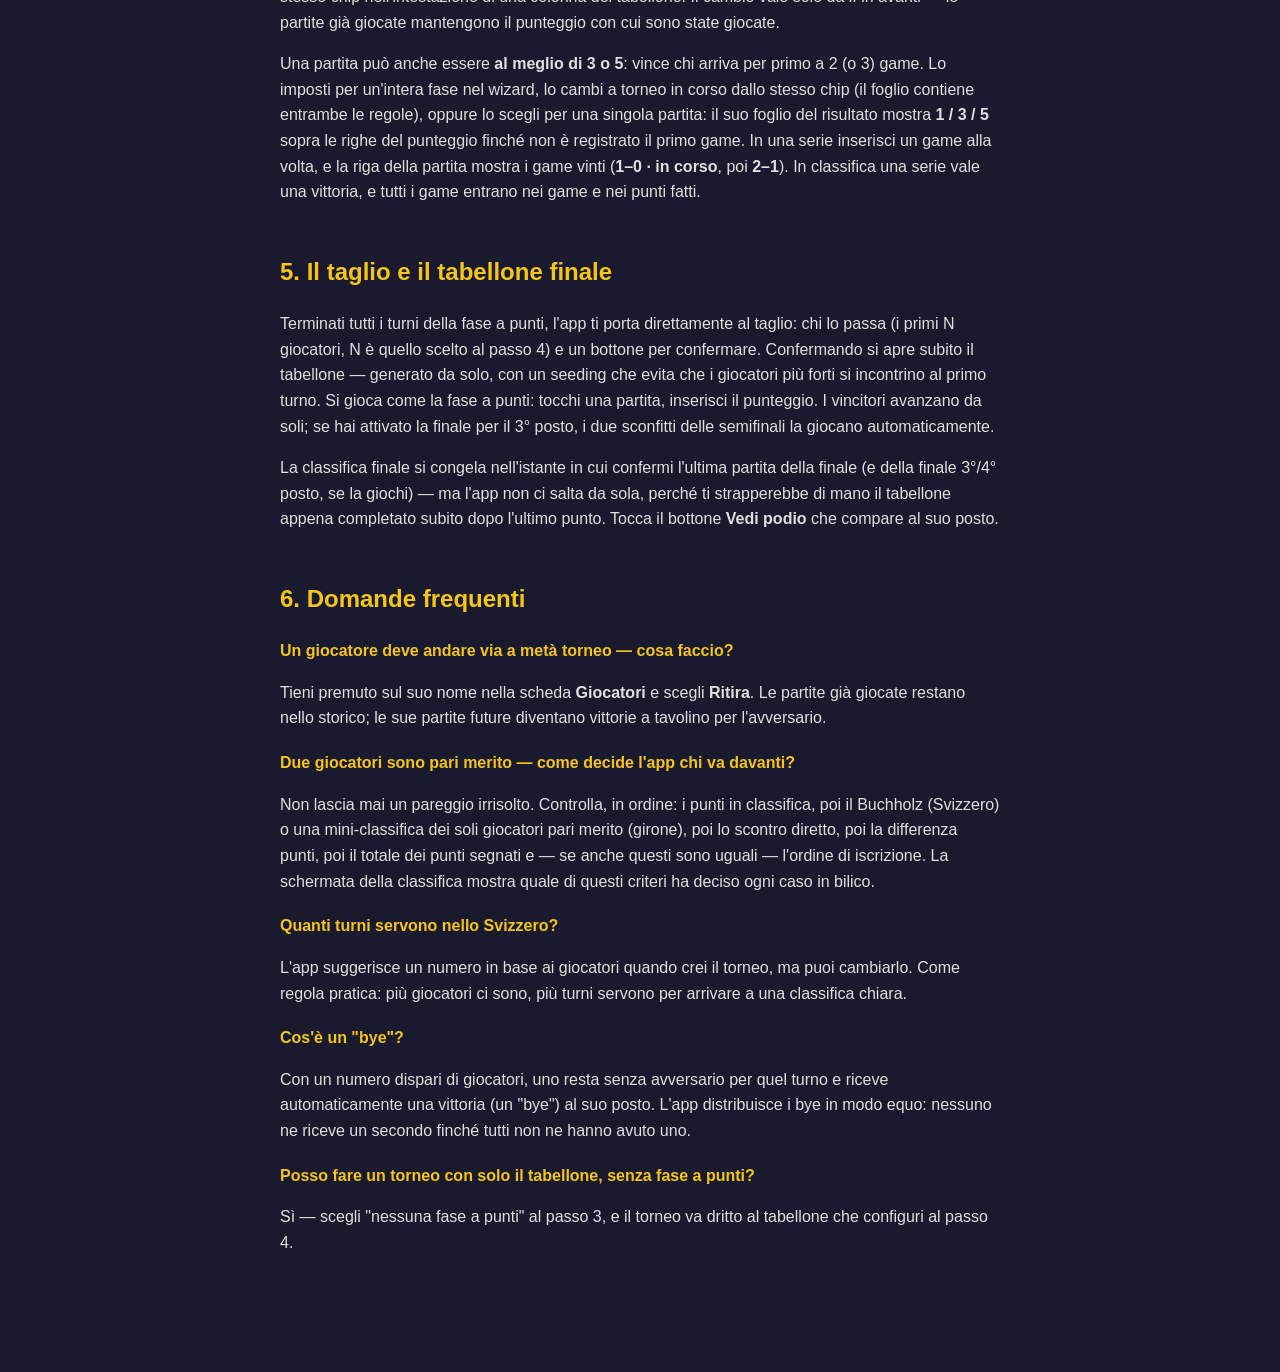
==== commit 84d5279d: "Guida tornei: partite al meglio di 3 o 5, per fase o per singola partita Descrive il comportamento d" ====
--- a/beybladex-score/tournament-guide.html
+++ b/beybladex-score/tournament-guide.html
@@ -38,7 +38,7 @@
   <li><span class="step-n">2</span><strong>Players</strong> — type each name and confirm, or paste a whole list at once (one name per line). You can add up to 48 players.</li>
   <li><span class="step-n">3</span><strong>Points format</strong> — choose <strong>Round robin</strong>, <strong>Swiss</strong>, or no points phase at all (straight to a knockout bracket). See the next section if you're not sure which one fits.</li>
   <li><span class="step-n">4</span><strong>Knockout</strong> — decide whether the tournament ends with a bracket, how many players make the cut, whether matches are single games or a best-of series, and whether to play a 3rd-place match.</li>
-  <li><span class="step-n">5</span><strong>Match rules</strong> — the winning score and foul limit for every match, same options as the regular scoreboard.</li>
+  <li><span class="step-n">5</span><strong>Match rules</strong> — the winning score and foul limit for every match, same options as the regular scoreboard, and whether points-phase matches are single games or best of 3 or 5.</li>
   <li><span class="step-n">6</span><strong>Review</strong> — a plain-language summary of everything you picked. Tap <strong>Create tournament</strong> to start.</li>
 </ol>
 
@@ -55,6 +55,7 @@
 <h2>4. Recording results</h2>
 <p>In the <strong>Round</strong> tab, tap any match to open its result sheet. For each player there's a row with <strong>−</strong> / number / <strong>+</strong>: tap + as each point is scored, or tap the number itself to type it directly on the keyboard. The winner is whoever reaches the winning score <strong>first</strong> — and the score can go past it, since a single finish is worth 1 to 3 points (with the winning score at 4, a player on 3 who lands an Xtreme ends the game at 6). No separate "pick the winner" step. Tap <strong>Confirm result</strong> to save.</p>
 <p>The winning score is set separately for the points phase and for the knockout, back in step 5 of the wizard, and you can change either one mid-tournament: tap the <strong>"to N points ✎"</strong> chip on the Round screen, or the same chip in a bracket column's header. The change only applies going forward — matches already played keep the score they were played at.</p>
+<p>A match can also be a <strong>best of 3 or 5</strong>: the first player to win 2 (or 3) games takes it. Set it for a whole phase in the wizard, change it mid-tournament from the same chip (the sheet holds both rules), or pick it for a single match: its result sheet shows <strong>1 / 3 / 5</strong> above the score rows until the first game is recorded. In a series you enter one game at a time, and the match row shows the games won (<strong>1–0 · in progress</strong>, then <strong>2–1</strong>). In the standings a series counts as one win, with every game going into games and points scored.</p>
 
 <h2>5. The cut and the final bracket</h2>
 <p>Once every round of the points phase is done, the app takes you straight to the cut: who makes it (the top N players, N is what you chose in step 4) and a button to confirm. Confirming opens the bracket right away — generated automatically and seeded so the strongest players don't meet each other in the first round. You play it the same way as the points phase: tap a match, enter the score. Winners advance on their own; if you enabled a 3rd-place match, the two semifinal losers play it automatically too.</p>
@@ -91,7 +92,7 @@
   <li><span class="step-n">2</span><strong>Giocatori</strong> — scrivi ogni nome e conferma, oppure incolla una lista intera in un colpo solo (un nome per riga). Puoi arrivare fino a 48 giocatori.</li>
   <li><span class="step-n">3</span><strong>Formato a punti</strong> — scegli <strong>Girone all'italiana</strong>, <strong>Svizzero</strong>, oppure nessuna fase a punti (si va dritti al tabellone). Se non sai quale scegliere, vedi la sezione successiva.</li>
   <li><span class="step-n">4</span><strong>Eliminatoria</strong> — decidi se il torneo si chiude con un tabellone, quanti giocatori passano il taglio, se le partite sono a gara secca o al meglio di più lanci, e se giocare la finale per il 3° posto.</li>
-  <li><span class="step-n">5</span><strong>Regole partita</strong> — punteggio vittoria e limite falli per ogni partita, le stesse opzioni del segnapunti normale.</li>
+  <li><span class="step-n">5</span><strong>Regole partita</strong> — punteggio vittoria e limite falli per ogni partita, le stesse opzioni del segnapunti normale, e se le partite della fase a punti sono a gara secca o al meglio di 3 o 5.</li>
   <li><span class="step-n">6</span><strong>Riepilogo</strong> — un riassunto in linguaggio semplice di tutto quello che hai scelto. Tocca <strong>Crea torneo</strong> per iniziare.</li>
 </ol>
 
@@ -108,6 +109,7 @@
 <h2>4. Registrare i risultati</h2>
 <p>Nella scheda <strong>Turno</strong>, tocca una partita per aprire il foglio del risultato. Per ogni giocatore c'è una riga con <strong>−</strong> / numero / <strong>+</strong>: tocca + a ogni punto segnato, oppure tocca il numero stesso per digitarlo direttamente da tastiera. Vince chi arriva <strong>per primo</strong> al punteggio impostato — e il punteggio può anche superarlo, perché un lancio vale da 1 a 3 punti (con la vittoria a 4, chi è a 3 e chiude con un Xtreme finisce il game a 6). Nessun passaggio separato per "scegliere il vincitore". Tocca <strong>Conferma risultato</strong> per salvare.</p>
 <p>Il punteggio per vincere si imposta separato per la fase a punti e per l'eliminatoria, al passo 5 del wizard, e puoi cambiarlo anche a torneo in corso: tocca il chip <strong>«a N punti ✎»</strong> nella scheda Turno, o lo stesso chip nell'intestazione di una colonna del tabellone. Il cambio vale solo da lì in avanti — le partite già giocate mantengono il punteggio con cui sono state giocate.</p>
+<p>Una partita può anche essere <strong>al meglio di 3 o 5</strong>: vince chi arriva per primo a 2 (o 3) game. Lo imposti per un'intera fase nel wizard, lo cambi a torneo in corso dallo stesso chip (il foglio contiene entrambe le regole), oppure lo scegli per una singola partita: il suo foglio del risultato mostra <strong>1 / 3 / 5</strong> sopra le righe del punteggio finché non è registrato il primo game. In una serie inserisci un game alla volta, e la riga della partita mostra i game vinti (<strong>1–0 · in corso</strong>, poi <strong>2–1</strong>). In classifica una serie vale una vittoria, e tutti i game entrano nei game e nei punti fatti.</p>
 
 <h2>5. Il taglio e il tabellone finale</h2>
 <p>Terminati tutti i turni della fase a punti, l'app ti porta direttamente al taglio: chi lo passa (i primi N giocatori, N è quello scelto al passo 4) e un bottone per confermare. Confermando si apre subito il tabellone — generato da solo, con un seeding che evita che i giocatori più forti si incontrino al primo turno. Si gioca come la fase a punti: tocchi una partita, inserisci il punteggio. I vincitori avanzano da soli; se hai attivato la finale per il 3° posto, i due sconfitti delle semifinali la giocano automaticamente.</p>
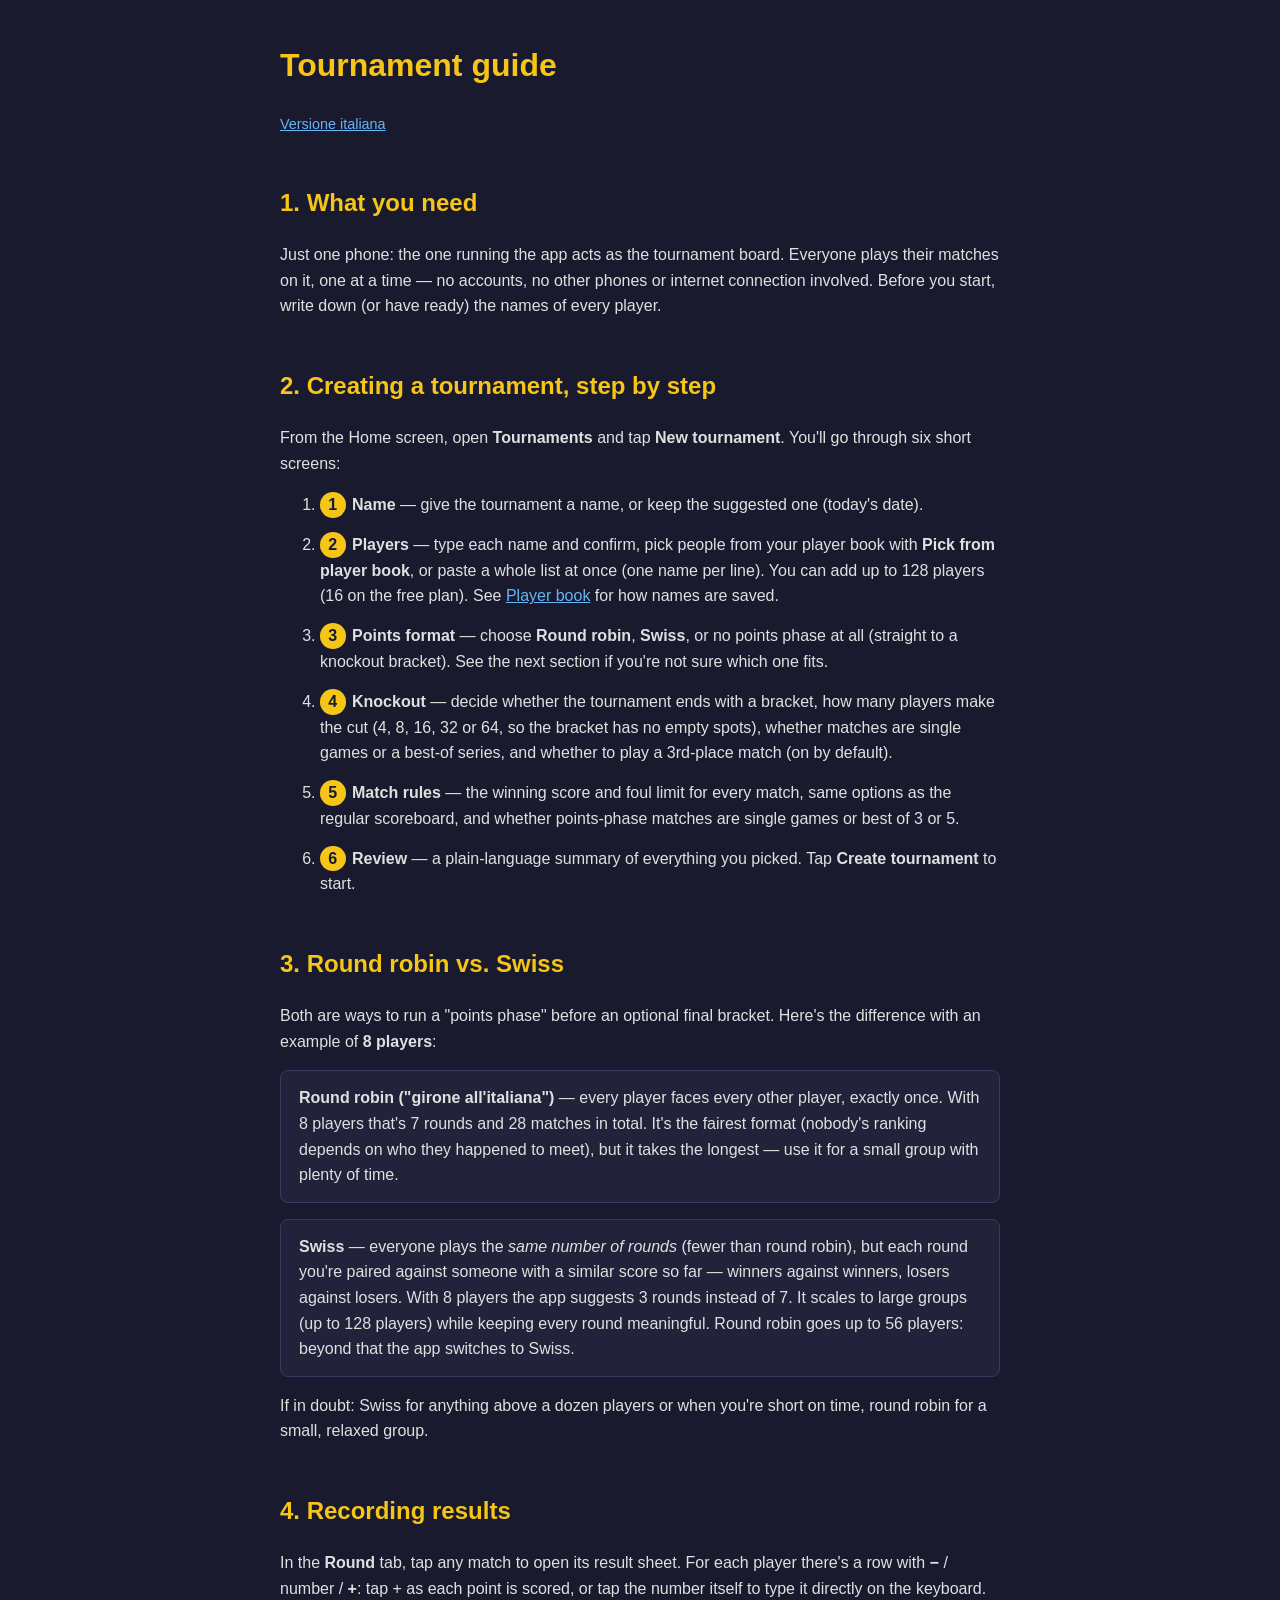
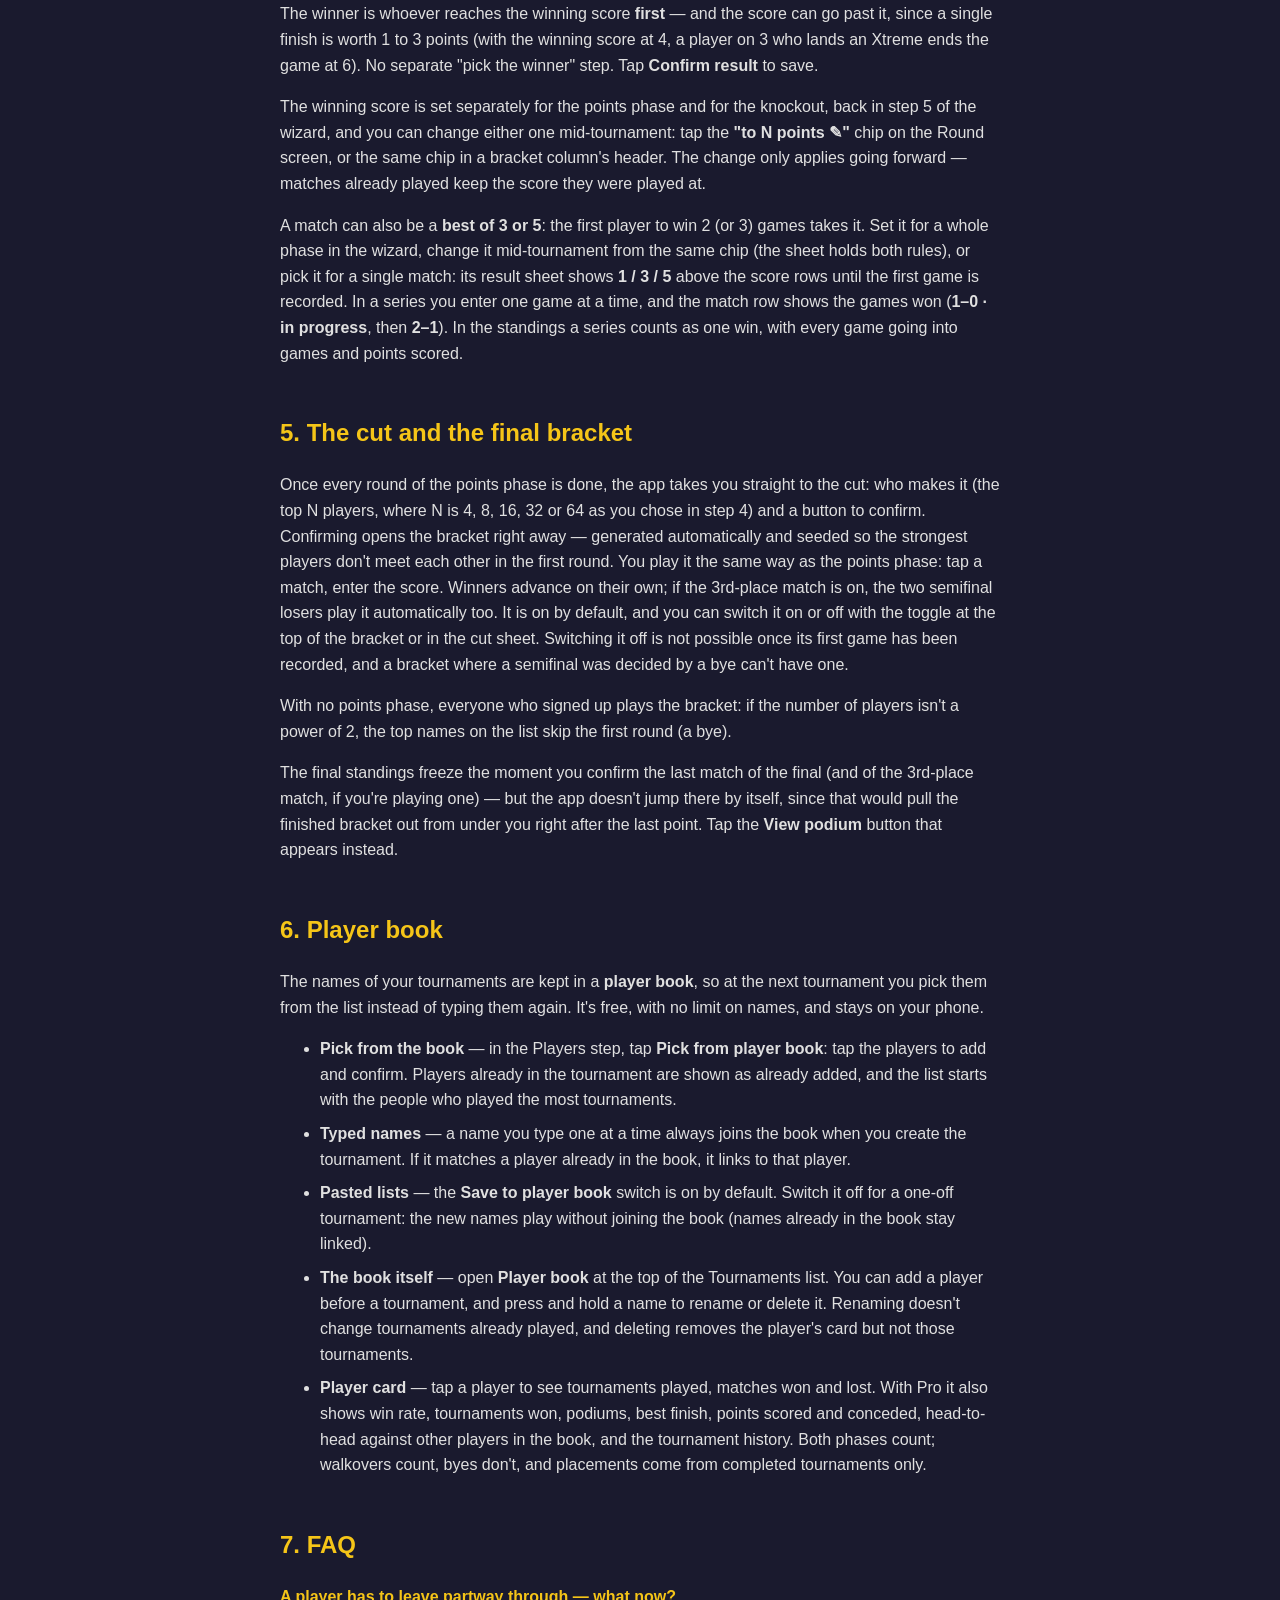
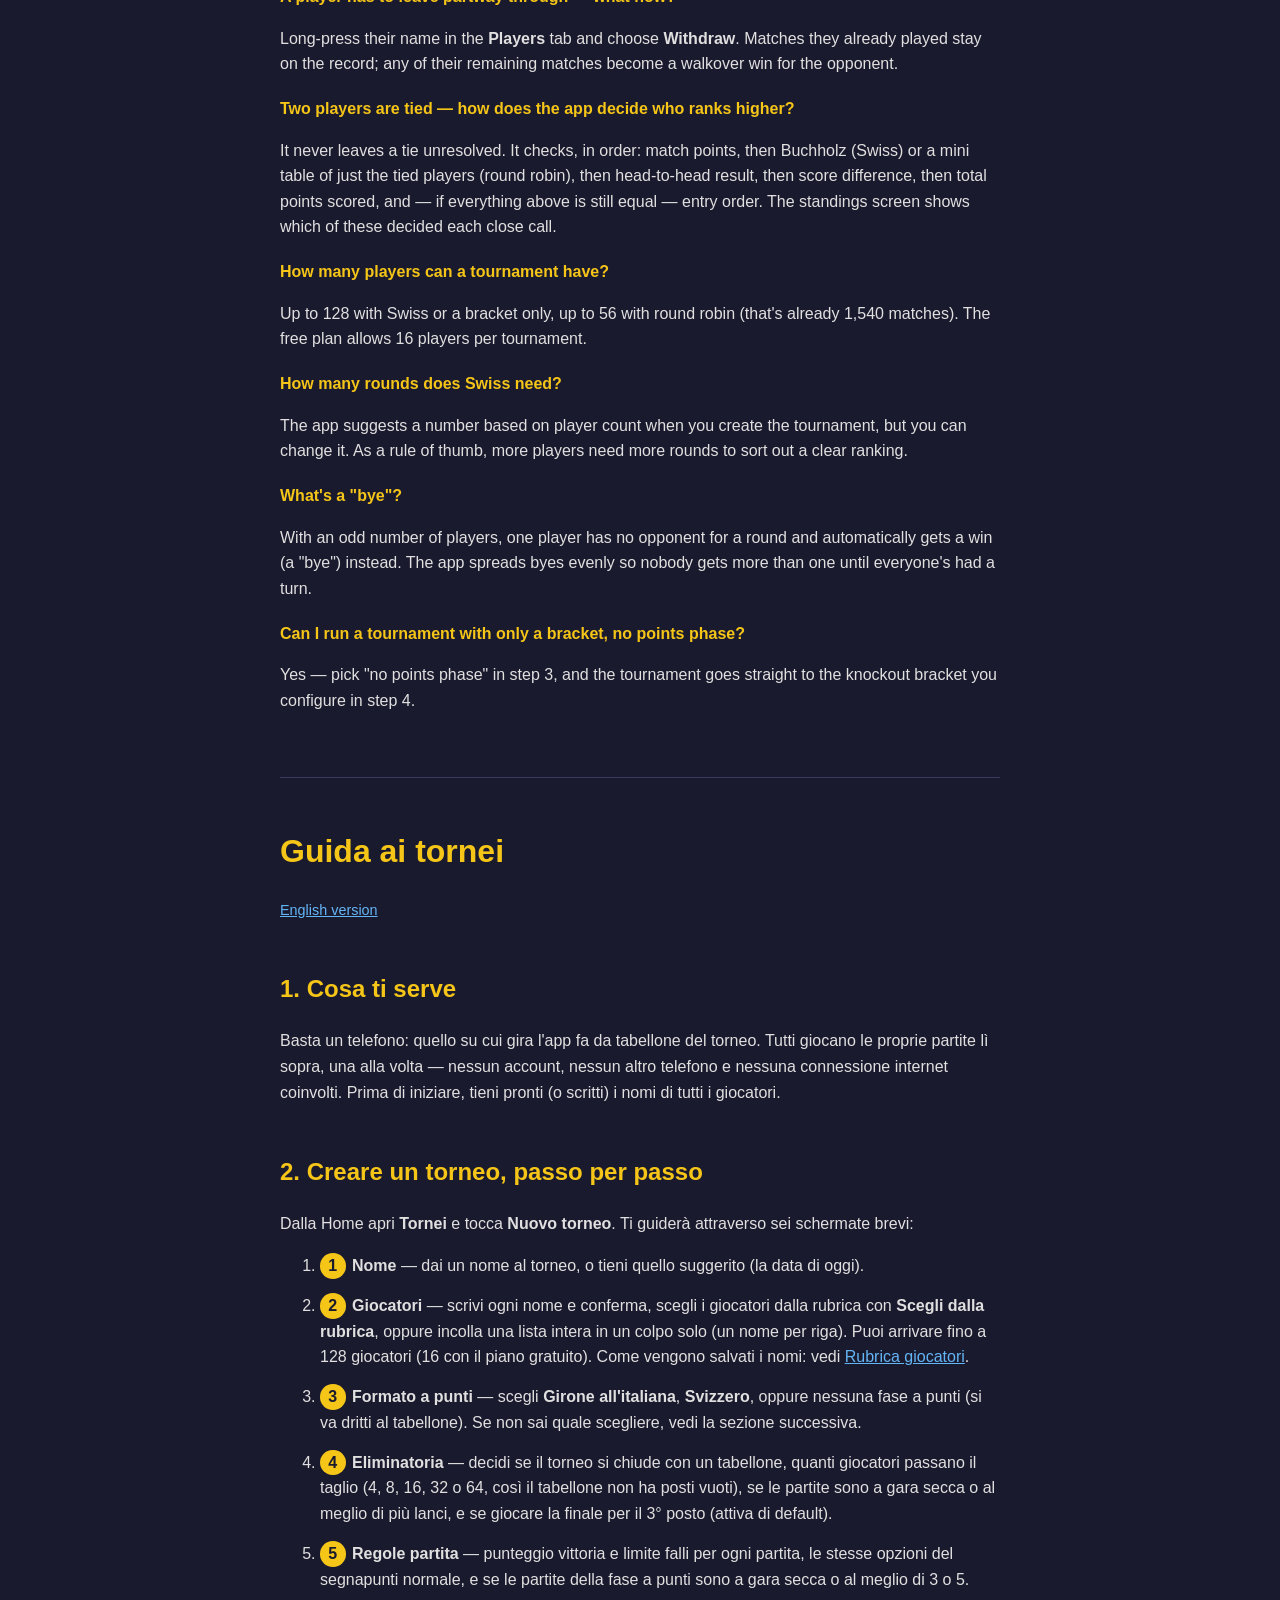
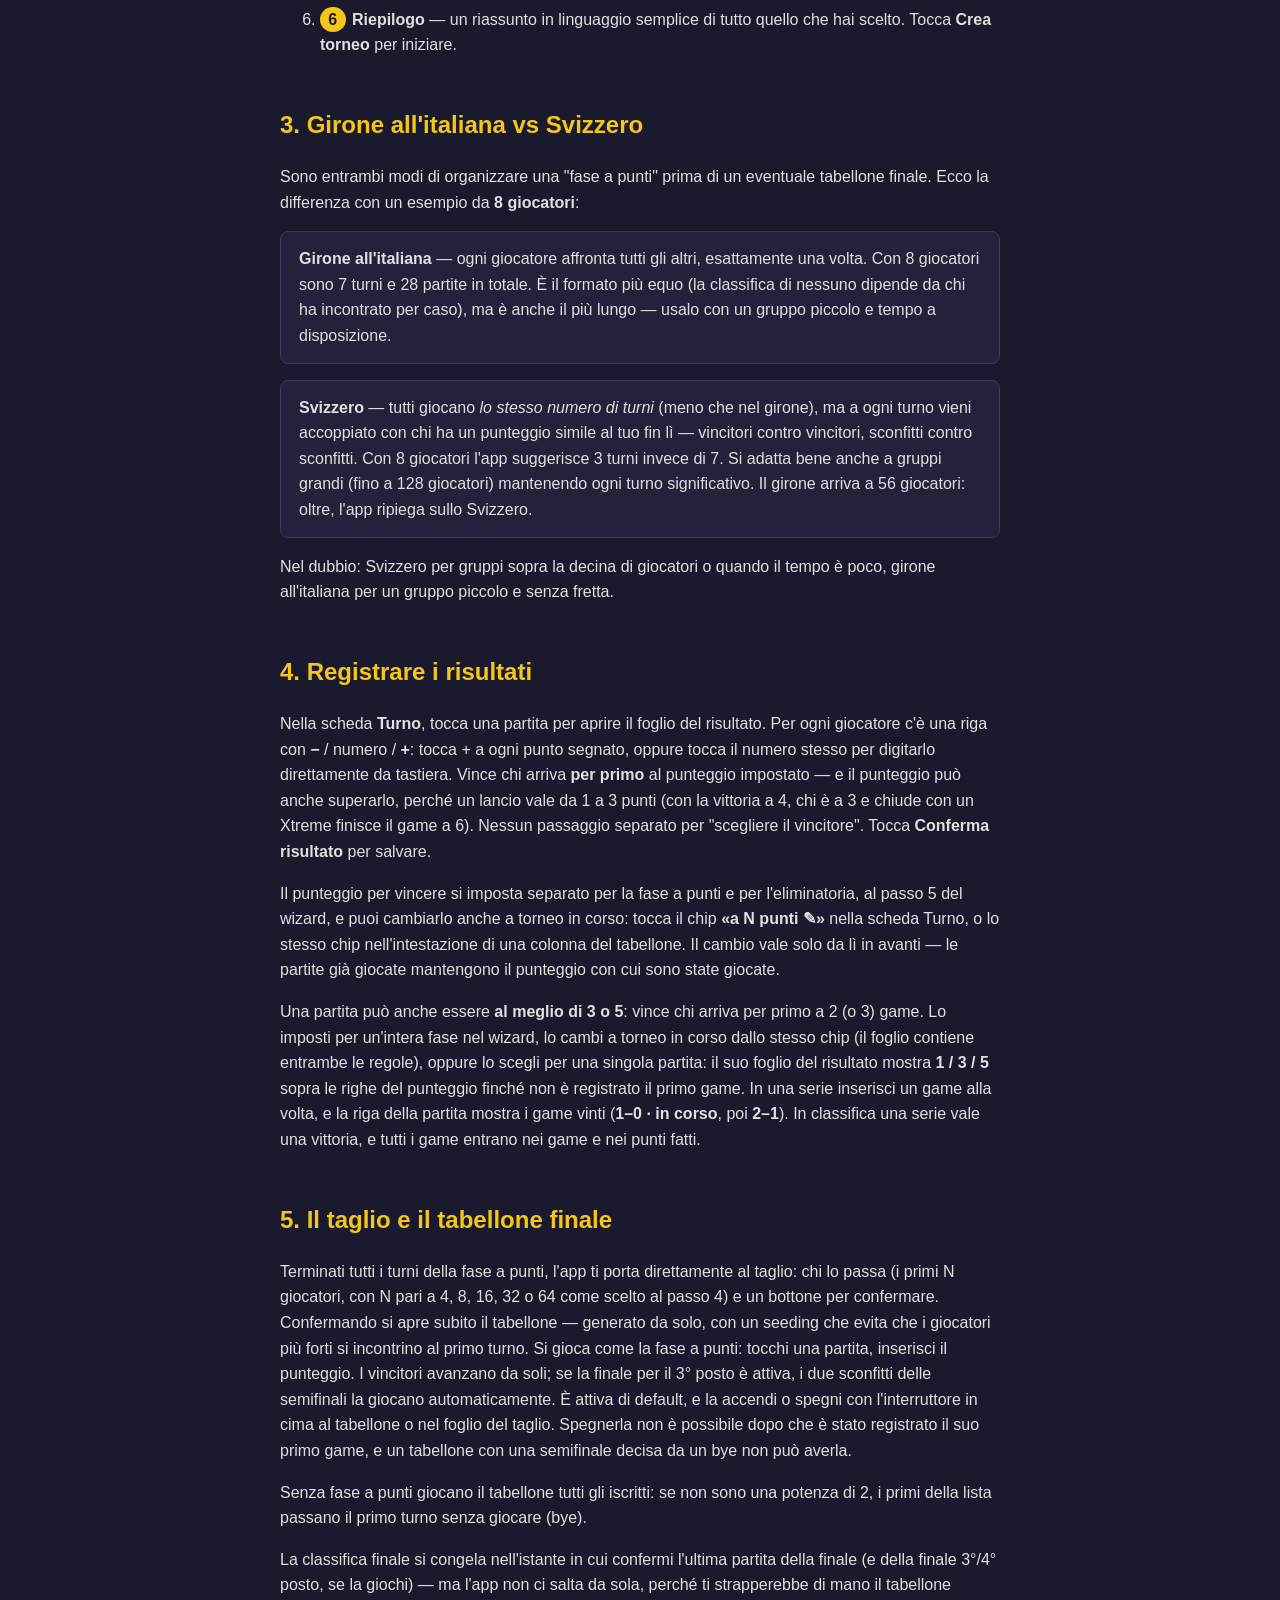
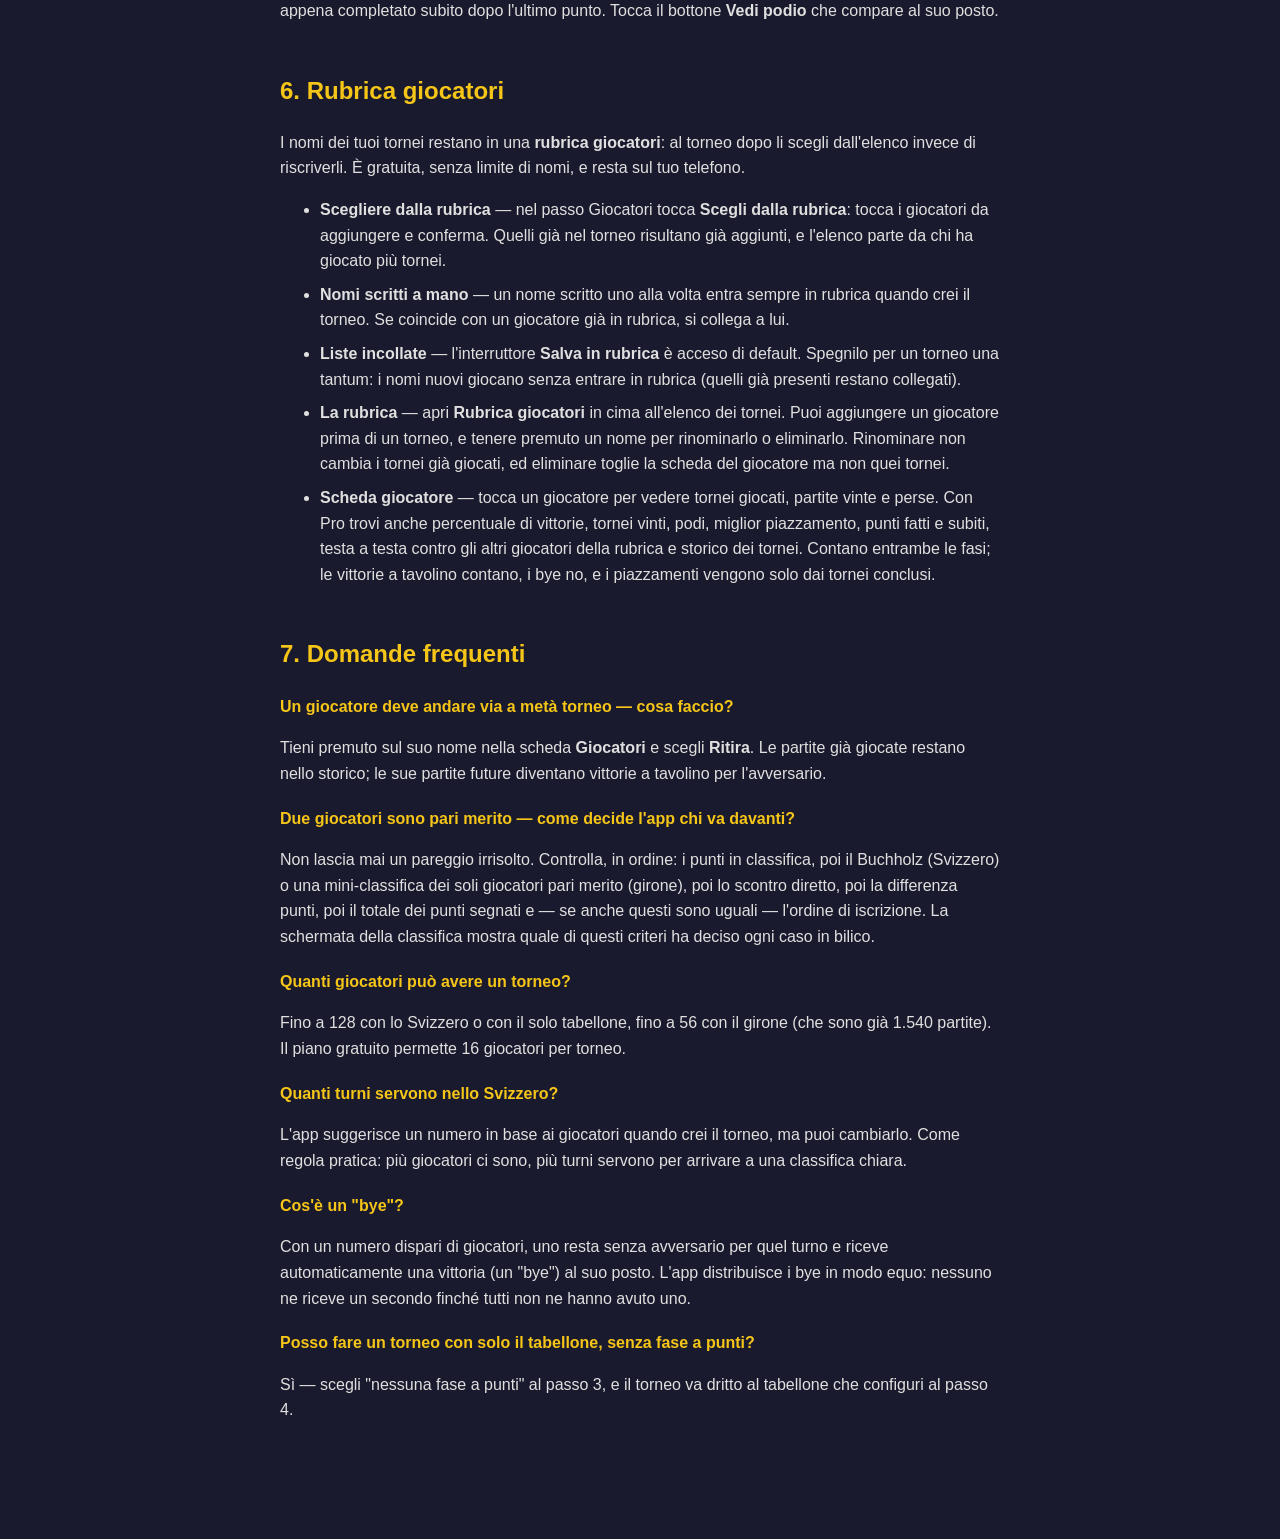
==== commit 206bcd28: "Guida tornei BeyMate allineata alla v40 Rubrica giocatori, tetti 128 e 56, taglio a potenze di 2, fi" ====
--- a/beybladex-score/tournament-guide.html
+++ b/beybladex-score/tournament-guide.html
@@ -35,9 +35,9 @@
 <p>From the Home screen, open <strong>Tournaments</strong> and tap <strong>New tournament</strong>. You'll go through six short screens:</p>
 <ol>
   <li><span class="step-n">1</span><strong>Name</strong> — give the tournament a name, or keep the suggested one (today's date).</li>
-  <li><span class="step-n">2</span><strong>Players</strong> — type each name and confirm, or paste a whole list at once (one name per line). You can add up to 48 players.</li>
+  <li><span class="step-n">2</span><strong>Players</strong> — type each name and confirm, pick people from your player book with <strong>Pick from player book</strong>, or paste a whole list at once (one name per line). You can add up to 128 players (16 on the free plan). See <a href="#en-book">Player book</a> for how names are saved.</li>
   <li><span class="step-n">3</span><strong>Points format</strong> — choose <strong>Round robin</strong>, <strong>Swiss</strong>, or no points phase at all (straight to a knockout bracket). See the next section if you're not sure which one fits.</li>
-  <li><span class="step-n">4</span><strong>Knockout</strong> — decide whether the tournament ends with a bracket, how many players make the cut, whether matches are single games or a best-of series, and whether to play a 3rd-place match.</li>
+  <li><span class="step-n">4</span><strong>Knockout</strong> — decide whether the tournament ends with a bracket, how many players make the cut (4, 8, 16, 32 or 64, so the bracket has no empty spots), whether matches are single games or a best-of series, and whether to play a 3rd-place match (on by default).</li>
   <li><span class="step-n">5</span><strong>Match rules</strong> — the winning score and foul limit for every match, same options as the regular scoreboard, and whether points-phase matches are single games or best of 3 or 5.</li>
   <li><span class="step-n">6</span><strong>Review</strong> — a plain-language summary of everything you picked. Tap <strong>Create tournament</strong> to start.</li>
 </ol>
@@ -48,7 +48,7 @@
   <strong>Round robin ("girone all'italiana")</strong> — every player faces every other player, exactly once. With 8 players that's 7 rounds and 28 matches in total. It's the fairest format (nobody's ranking depends on who they happened to meet), but it takes the longest — use it for a small group with plenty of time.
 </div>
 <div class="example">
-  <strong>Swiss</strong> — everyone plays the <em>same number of rounds</em> (fewer than round robin), but each round you're paired against someone with a similar score so far — winners against winners, losers against losers. With 8 players the app suggests 3 rounds instead of 7. It scales to large groups (even 48 players) while keeping every round meaningful.
+  <strong>Swiss</strong> — everyone plays the <em>same number of rounds</em> (fewer than round robin), but each round you're paired against someone with a similar score so far — winners against winners, losers against losers. With 8 players the app suggests 3 rounds instead of 7. It scales to large groups (up to 128 players) while keeping every round meaningful. Round robin goes up to 56 players: beyond that the app switches to Swiss.
 </div>
 <p>If in doubt: Swiss for anything above a dozen players or when you're short on time, round robin for a small, relaxed group.</p>
 
@@ -58,15 +58,29 @@
 <p>A match can also be a <strong>best of 3 or 5</strong>: the first player to win 2 (or 3) games takes it. Set it for a whole phase in the wizard, change it mid-tournament from the same chip (the sheet holds both rules), or pick it for a single match: its result sheet shows <strong>1 / 3 / 5</strong> above the score rows until the first game is recorded. In a series you enter one game at a time, and the match row shows the games won (<strong>1–0 · in progress</strong>, then <strong>2–1</strong>). In the standings a series counts as one win, with every game going into games and points scored.</p>
 
 <h2>5. The cut and the final bracket</h2>
-<p>Once every round of the points phase is done, the app takes you straight to the cut: who makes it (the top N players, N is what you chose in step 4) and a button to confirm. Confirming opens the bracket right away — generated automatically and seeded so the strongest players don't meet each other in the first round. You play it the same way as the points phase: tap a match, enter the score. Winners advance on their own; if you enabled a 3rd-place match, the two semifinal losers play it automatically too.</p>
+<p>Once every round of the points phase is done, the app takes you straight to the cut: who makes it (the top N players, where N is 4, 8, 16, 32 or 64 as you chose in step 4) and a button to confirm. Confirming opens the bracket right away — generated automatically and seeded so the strongest players don't meet each other in the first round. You play it the same way as the points phase: tap a match, enter the score. Winners advance on their own; if the 3rd-place match is on, the two semifinal losers play it automatically too. It is on by default, and you can switch it on or off with the toggle at the top of the bracket or in the cut sheet. Switching it off is not possible once its first game has been recorded, and a bracket where a semifinal was decided by a bye can't have one.</p>
+<p>With no points phase, everyone who signed up plays the bracket: if the number of players isn't a power of 2, the top names on the list skip the first round (a bye).</p>
 <p>The final standings freeze the moment you confirm the last match of the final (and of the 3rd-place match, if you're playing one) — but the app doesn't jump there by itself, since that would pull the finished bracket out from under you right after the last point. Tap the <strong>View podium</strong> button that appears instead.</p>
 
-<h2>6. FAQ</h2>
+<h2 id="en-book">6. Player book</h2>
+<p>The names of your tournaments are kept in a <strong>player book</strong>, so at the next tournament you pick them from the list instead of typing them again. It's free, with no limit on names, and stays on your phone.</p>
+<ul>
+  <li><strong>Pick from the book</strong> — in the Players step, tap <strong>Pick from player book</strong>: tap the players to add and confirm. Players already in the tournament are shown as already added, and the list starts with the people who played the most tournaments.</li>
+  <li><strong>Typed names</strong> — a name you type one at a time always joins the book when you create the tournament. If it matches a player already in the book, it links to that player.</li>
+  <li><strong>Pasted lists</strong> — the <strong>Save to player book</strong> switch is on by default. Switch it off for a one-off tournament: the new names play without joining the book (names already in the book stay linked).</li>
+  <li><strong>The book itself</strong> — open <strong>Player book</strong> at the top of the Tournaments list. You can add a player before a tournament, and press and hold a name to rename or delete it. Renaming doesn't change tournaments already played, and deleting removes the player's card but not those tournaments.</li>
+  <li><strong>Player card</strong> — tap a player to see tournaments played, matches won and lost. With Pro it also shows win rate, tournaments won, podiums, best finish, points scored and conceded, head-to-head against other players in the book, and the tournament history. Both phases count; walkovers count, byes don't, and placements come from completed tournaments only.</li>
+</ul>
+
+<h2>7. FAQ</h2>
 <p class="faq-q">A player has to leave partway through — what now?</p>
 <p>Long-press their name in the <strong>Players</strong> tab and choose <strong>Withdraw</strong>. Matches they already played stay on the record; any of their remaining matches become a walkover win for the opponent.</p>
 
 <p class="faq-q">Two players are tied — how does the app decide who ranks higher?</p>
 <p>It never leaves a tie unresolved. It checks, in order: match points, then Buchholz (Swiss) or a mini table of just the tied players (round robin), then head-to-head result, then score difference, then total points scored, and — if everything above is still equal — entry order. The standings screen shows which of these decided each close call.</p>
+
+<p class="faq-q">How many players can a tournament have?</p>
+<p>Up to 128 with Swiss or a bracket only, up to 56 with round robin (that's already 1,540 matches). The free plan allows 16 players per tournament.</p>
 
 <p class="faq-q">How many rounds does Swiss need?</p>
 <p>The app suggests a number based on player count when you create the tournament, but you can change it. As a rule of thumb, more players need more rounds to sort out a clear ranking.</p>
@@ -89,9 +103,9 @@
 <p>Dalla Home apri <strong>Tornei</strong> e tocca <strong>Nuovo torneo</strong>. Ti guiderà attraverso sei schermate brevi:</p>
 <ol>
   <li><span class="step-n">1</span><strong>Nome</strong> — dai un nome al torneo, o tieni quello suggerito (la data di oggi).</li>
-  <li><span class="step-n">2</span><strong>Giocatori</strong> — scrivi ogni nome e conferma, oppure incolla una lista intera in un colpo solo (un nome per riga). Puoi arrivare fino a 48 giocatori.</li>
+  <li><span class="step-n">2</span><strong>Giocatori</strong> — scrivi ogni nome e conferma, scegli i giocatori dalla rubrica con <strong>Scegli dalla rubrica</strong>, oppure incolla una lista intera in un colpo solo (un nome per riga). Puoi arrivare fino a 128 giocatori (16 con il piano gratuito). Come vengono salvati i nomi: vedi <a href="#it-book">Rubrica giocatori</a>.</li>
   <li><span class="step-n">3</span><strong>Formato a punti</strong> — scegli <strong>Girone all'italiana</strong>, <strong>Svizzero</strong>, oppure nessuna fase a punti (si va dritti al tabellone). Se non sai quale scegliere, vedi la sezione successiva.</li>
-  <li><span class="step-n">4</span><strong>Eliminatoria</strong> — decidi se il torneo si chiude con un tabellone, quanti giocatori passano il taglio, se le partite sono a gara secca o al meglio di più lanci, e se giocare la finale per il 3° posto.</li>
+  <li><span class="step-n">4</span><strong>Eliminatoria</strong> — decidi se il torneo si chiude con un tabellone, quanti giocatori passano il taglio (4, 8, 16, 32 o 64, così il tabellone non ha posti vuoti), se le partite sono a gara secca o al meglio di più lanci, e se giocare la finale per il 3° posto (attiva di default).</li>
   <li><span class="step-n">5</span><strong>Regole partita</strong> — punteggio vittoria e limite falli per ogni partita, le stesse opzioni del segnapunti normale, e se le partite della fase a punti sono a gara secca o al meglio di 3 o 5.</li>
   <li><span class="step-n">6</span><strong>Riepilogo</strong> — un riassunto in linguaggio semplice di tutto quello che hai scelto. Tocca <strong>Crea torneo</strong> per iniziare.</li>
 </ol>
@@ -102,7 +116,7 @@
   <strong>Girone all'italiana</strong> — ogni giocatore affronta tutti gli altri, esattamente una volta. Con 8 giocatori sono 7 turni e 28 partite in totale. È il formato più equo (la classifica di nessuno dipende da chi ha incontrato per caso), ma è anche il più lungo — usalo con un gruppo piccolo e tempo a disposizione.
 </div>
 <div class="example">
-  <strong>Svizzero</strong> — tutti giocano <em>lo stesso numero di turni</em> (meno che nel girone), ma a ogni turno vieni accoppiato con chi ha un punteggio simile al tuo fin lì — vincitori contro vincitori, sconfitti contro sconfitti. Con 8 giocatori l'app suggerisce 3 turni invece di 7. Si adatta bene anche a gruppi grandi (fino a 48 giocatori) mantenendo ogni turno significativo.
+  <strong>Svizzero</strong> — tutti giocano <em>lo stesso numero di turni</em> (meno che nel girone), ma a ogni turno vieni accoppiato con chi ha un punteggio simile al tuo fin lì — vincitori contro vincitori, sconfitti contro sconfitti. Con 8 giocatori l'app suggerisce 3 turni invece di 7. Si adatta bene anche a gruppi grandi (fino a 128 giocatori) mantenendo ogni turno significativo. Il girone arriva a 56 giocatori: oltre, l'app ripiega sullo Svizzero.
 </div>
 <p>Nel dubbio: Svizzero per gruppi sopra la decina di giocatori o quando il tempo è poco, girone all'italiana per un gruppo piccolo e senza fretta.</p>
 
@@ -112,15 +126,29 @@
 <p>Una partita può anche essere <strong>al meglio di 3 o 5</strong>: vince chi arriva per primo a 2 (o 3) game. Lo imposti per un'intera fase nel wizard, lo cambi a torneo in corso dallo stesso chip (il foglio contiene entrambe le regole), oppure lo scegli per una singola partita: il suo foglio del risultato mostra <strong>1 / 3 / 5</strong> sopra le righe del punteggio finché non è registrato il primo game. In una serie inserisci un game alla volta, e la riga della partita mostra i game vinti (<strong>1–0 · in corso</strong>, poi <strong>2–1</strong>). In classifica una serie vale una vittoria, e tutti i game entrano nei game e nei punti fatti.</p>
 
 <h2>5. Il taglio e il tabellone finale</h2>
-<p>Terminati tutti i turni della fase a punti, l'app ti porta direttamente al taglio: chi lo passa (i primi N giocatori, N è quello scelto al passo 4) e un bottone per confermare. Confermando si apre subito il tabellone — generato da solo, con un seeding che evita che i giocatori più forti si incontrino al primo turno. Si gioca come la fase a punti: tocchi una partita, inserisci il punteggio. I vincitori avanzano da soli; se hai attivato la finale per il 3° posto, i due sconfitti delle semifinali la giocano automaticamente.</p>
+<p>Terminati tutti i turni della fase a punti, l'app ti porta direttamente al taglio: chi lo passa (i primi N giocatori, con N pari a 4, 8, 16, 32 o 64 come scelto al passo 4) e un bottone per confermare. Confermando si apre subito il tabellone — generato da solo, con un seeding che evita che i giocatori più forti si incontrino al primo turno. Si gioca come la fase a punti: tocchi una partita, inserisci il punteggio. I vincitori avanzano da soli; se la finale per il 3° posto è attiva, i due sconfitti delle semifinali la giocano automaticamente. È attiva di default, e la accendi o spegni con l'interruttore in cima al tabellone o nel foglio del taglio. Spegnerla non è possibile dopo che è stato registrato il suo primo game, e un tabellone con una semifinale decisa da un bye non può averla.</p>
+<p>Senza fase a punti giocano il tabellone tutti gli iscritti: se non sono una potenza di 2, i primi della lista passano il primo turno senza giocare (bye).</p>
 <p>La classifica finale si congela nell'istante in cui confermi l'ultima partita della finale (e della finale 3°/4° posto, se la giochi) — ma l'app non ci salta da sola, perché ti strapperebbe di mano il tabellone appena completato subito dopo l'ultimo punto. Tocca il bottone <strong>Vedi podio</strong> che compare al suo posto.</p>
 
-<h2>6. Domande frequenti</h2>
+<h2 id="it-book">6. Rubrica giocatori</h2>
+<p>I nomi dei tuoi tornei restano in una <strong>rubrica giocatori</strong>: al torneo dopo li scegli dall'elenco invece di riscriverli. È gratuita, senza limite di nomi, e resta sul tuo telefono.</p>
+<ul>
+  <li><strong>Scegliere dalla rubrica</strong> — nel passo Giocatori tocca <strong>Scegli dalla rubrica</strong>: tocca i giocatori da aggiungere e conferma. Quelli già nel torneo risultano già aggiunti, e l'elenco parte da chi ha giocato più tornei.</li>
+  <li><strong>Nomi scritti a mano</strong> — un nome scritto uno alla volta entra sempre in rubrica quando crei il torneo. Se coincide con un giocatore già in rubrica, si collega a lui.</li>
+  <li><strong>Liste incollate</strong> — l'interruttore <strong>Salva in rubrica</strong> è acceso di default. Spegnilo per un torneo una tantum: i nomi nuovi giocano senza entrare in rubrica (quelli già presenti restano collegati).</li>
+  <li><strong>La rubrica</strong> — apri <strong>Rubrica giocatori</strong> in cima all'elenco dei tornei. Puoi aggiungere un giocatore prima di un torneo, e tenere premuto un nome per rinominarlo o eliminarlo. Rinominare non cambia i tornei già giocati, ed eliminare toglie la scheda del giocatore ma non quei tornei.</li>
+  <li><strong>Scheda giocatore</strong> — tocca un giocatore per vedere tornei giocati, partite vinte e perse. Con Pro trovi anche percentuale di vittorie, tornei vinti, podi, miglior piazzamento, punti fatti e subiti, testa a testa contro gli altri giocatori della rubrica e storico dei tornei. Contano entrambe le fasi; le vittorie a tavolino contano, i bye no, e i piazzamenti vengono solo dai tornei conclusi.</li>
+</ul>
+
+<h2>7. Domande frequenti</h2>
 <p class="faq-q">Un giocatore deve andare via a metà torneo — cosa faccio?</p>
 <p>Tieni premuto sul suo nome nella scheda <strong>Giocatori</strong> e scegli <strong>Ritira</strong>. Le partite già giocate restano nello storico; le sue partite future diventano vittorie a tavolino per l'avversario.</p>
 
 <p class="faq-q">Due giocatori sono pari merito — come decide l'app chi va davanti?</p>
 <p>Non lascia mai un pareggio irrisolto. Controlla, in ordine: i punti in classifica, poi il Buchholz (Svizzero) o una mini-classifica dei soli giocatori pari merito (girone), poi lo scontro diretto, poi la differenza punti, poi il totale dei punti segnati e — se anche questi sono uguali — l'ordine di iscrizione. La schermata della classifica mostra quale di questi criteri ha deciso ogni caso in bilico.</p>
+
+<p class="faq-q">Quanti giocatori può avere un torneo?</p>
+<p>Fino a 128 con lo Svizzero o con il solo tabellone, fino a 56 con il girone (che sono già 1.540 partite). Il piano gratuito permette 16 giocatori per torneo.</p>
 
 <p class="faq-q">Quanti turni servono nello Svizzero?</p>
 <p>L'app suggerisce un numero in base ai giocatori quando crei il torneo, ma puoi cambiarlo. Come regola pratica: più giocatori ci sono, più turni servono per arrivare a una classifica chiara.</p>
